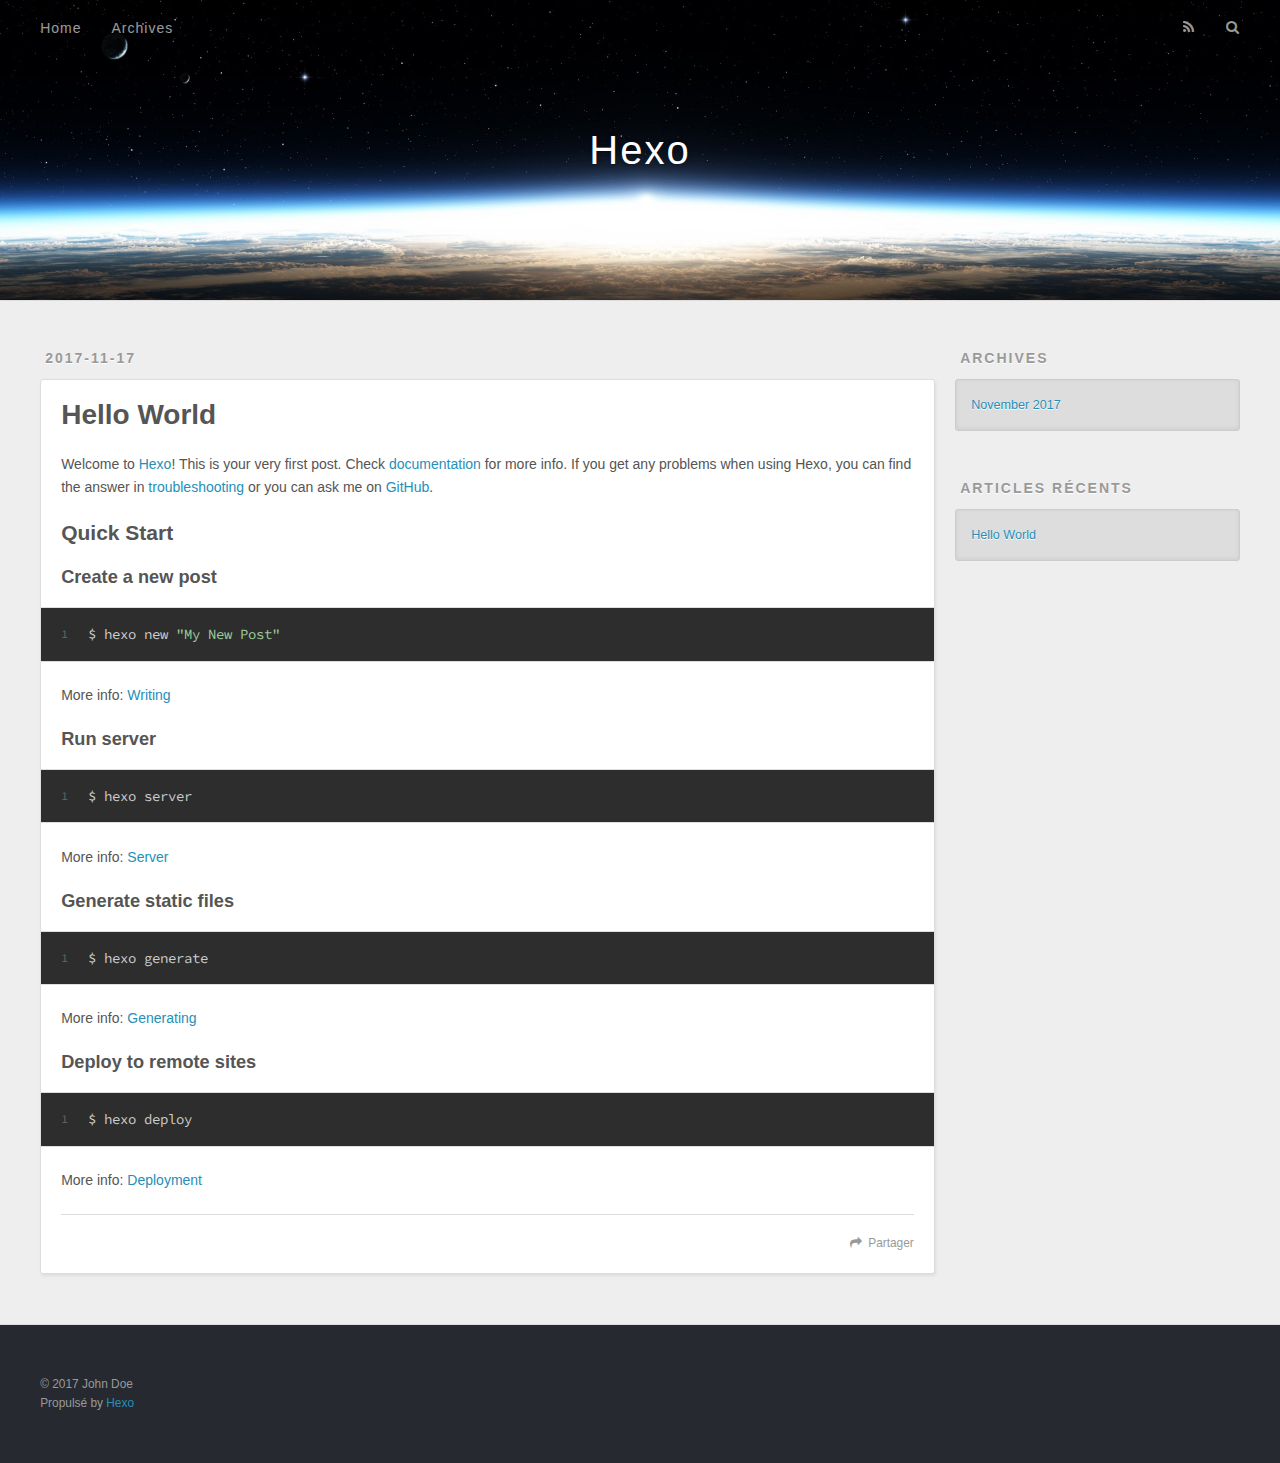
==== index.html @ 2ea52ee2 "Site updated: 2017-11-17 14:24:25" ====
<!DOCTYPE html>
<html>
<head>
  <meta charset="utf-8">
  
  <title>Hexo</title>
  <meta name="viewport" content="width=device-width, initial-scale=1, maximum-scale=1">
  <meta property="og:type" content="website">
<meta property="og:title" content="Hexo">
<meta property="og:url" content="http://yoursite.com/index.html">
<meta property="og:site_name" content="Hexo">
<meta name="twitter:card" content="summary">
<meta name="twitter:title" content="Hexo">
  
    <link rel="alternate" href="/atom.xml" title="Hexo" type="application/atom+xml">
  
  
    <link rel="icon" href="/favicon.png">
  
  
    <link href="//fonts.googleapis.com/css?family=Source+Code+Pro" rel="stylesheet" type="text/css">
  
  <link rel="stylesheet" href="/css/style.css">
  

</head>

<body>
  <div id="container">
    <div id="wrap">
      <header id="header">
  <div id="banner"></div>
  <div id="header-outer" class="outer">
    <div id="header-title" class="inner">
      <h1 id="logo-wrap">
        <a href="/" id="logo">Hexo</a>
      </h1>
      
    </div>
    <div id="header-inner" class="inner">
      <nav id="main-nav">
        <a id="main-nav-toggle" class="nav-icon"></a>
        
          <a class="main-nav-link" href="/">Home</a>
        
          <a class="main-nav-link" href="/archives">Archives</a>
        
      </nav>
      <nav id="sub-nav">
        
          <a id="nav-rss-link" class="nav-icon" href="/atom.xml" title="Flux RSS"></a>
        
        <a id="nav-search-btn" class="nav-icon" title="Rechercher"></a>
      </nav>
      <div id="search-form-wrap">
        <form action="//google.com/search" method="get" accept-charset="UTF-8" class="search-form"><input type="search" name="q" class="search-form-input" placeholder="Search"><button type="submit" class="search-form-submit">&#xF002;</button><input type="hidden" name="sitesearch" value="http://yoursite.com"></form>
      </div>
    </div>
  </div>
</header>
      <div class="outer">
        <section id="main">
  
    <article id="post-hello-world" class="article article-type-post" itemscope itemprop="blogPost">
  <div class="article-meta">
    <a href="/2017/11/17/hello-world/" class="article-date">
  <time datetime="2017-11-17T05:58:06.000Z" itemprop="datePublished">2017-11-17</time>
</a>
    
  </div>
  <div class="article-inner">
    
    
      <header class="article-header">
        
  
    <h1 itemprop="name">
      <a class="article-title" href="/2017/11/17/hello-world/">Hello World</a>
    </h1>
  

      </header>
    
    <div class="article-entry" itemprop="articleBody">
      
        <p>Welcome to <a href="https://hexo.io/" target="_blank" rel="noopener">Hexo</a>! This is your very first post. Check <a href="https://hexo.io/docs/" target="_blank" rel="noopener">documentation</a> for more info. If you get any problems when using Hexo, you can find the answer in <a href="https://hexo.io/docs/troubleshooting.html" target="_blank" rel="noopener">troubleshooting</a> or you can ask me on <a href="https://github.com/hexojs/hexo/issues" target="_blank" rel="noopener">GitHub</a>.</p>
<h2 id="Quick-Start"><a href="#Quick-Start" class="headerlink" title="Quick Start"></a>Quick Start</h2><h3 id="Create-a-new-post"><a href="#Create-a-new-post" class="headerlink" title="Create a new post"></a>Create a new post</h3><figure class="highlight bash"><table><tr><td class="gutter"><pre><span class="line">1</span><br></pre></td><td class="code"><pre><span class="line">$ hexo new <span class="string">"My New Post"</span></span><br></pre></td></tr></table></figure>
<p>More info: <a href="https://hexo.io/docs/writing.html" target="_blank" rel="noopener">Writing</a></p>
<h3 id="Run-server"><a href="#Run-server" class="headerlink" title="Run server"></a>Run server</h3><figure class="highlight bash"><table><tr><td class="gutter"><pre><span class="line">1</span><br></pre></td><td class="code"><pre><span class="line">$ hexo server</span><br></pre></td></tr></table></figure>
<p>More info: <a href="https://hexo.io/docs/server.html" target="_blank" rel="noopener">Server</a></p>
<h3 id="Generate-static-files"><a href="#Generate-static-files" class="headerlink" title="Generate static files"></a>Generate static files</h3><figure class="highlight bash"><table><tr><td class="gutter"><pre><span class="line">1</span><br></pre></td><td class="code"><pre><span class="line">$ hexo generate</span><br></pre></td></tr></table></figure>
<p>More info: <a href="https://hexo.io/docs/generating.html" target="_blank" rel="noopener">Generating</a></p>
<h3 id="Deploy-to-remote-sites"><a href="#Deploy-to-remote-sites" class="headerlink" title="Deploy to remote sites"></a>Deploy to remote sites</h3><figure class="highlight bash"><table><tr><td class="gutter"><pre><span class="line">1</span><br></pre></td><td class="code"><pre><span class="line">$ hexo deploy</span><br></pre></td></tr></table></figure>
<p>More info: <a href="https://hexo.io/docs/deployment.html" target="_blank" rel="noopener">Deployment</a></p>

      
    </div>
    <footer class="article-footer">
      <a data-url="http://yoursite.com/2017/11/17/hello-world/" data-id="cja3hwffh0000bjfy3d0ad2it" class="article-share-link">Partager</a>
      
      
    </footer>
  </div>
  
</article>


  

</section>
        
          <aside id="sidebar">
  
    

  
    

  
    
  
    
  <div class="widget-wrap">
    <h3 class="widget-title">Archives</h3>
    <div class="widget">
      <ul class="archive-list"><li class="archive-list-item"><a class="archive-list-link" href="/archives/2017/11/">November 2017</a></li></ul>
    </div>
  </div>


  
    
  <div class="widget-wrap">
    <h3 class="widget-title">Articles récents</h3>
    <div class="widget">
      <ul>
        
          <li>
            <a href="/2017/11/17/hello-world/">Hello World</a>
          </li>
        
      </ul>
    </div>
  </div>

  
</aside>
        
      </div>
      <footer id="footer">
  
  <div class="outer">
    <div id="footer-info" class="inner">
      &copy; 2017 John Doe<br>
      Propulsé by <a href="http://hexo.io/" target="_blank">Hexo</a>
    </div>
  </div>
</footer>
    </div>
    <nav id="mobile-nav">
  
    <a href="/" class="mobile-nav-link">Home</a>
  
    <a href="/archives" class="mobile-nav-link">Archives</a>
  
</nav>
    

<script src="//ajax.googleapis.com/ajax/libs/jquery/2.0.3/jquery.min.js"></script>


  <link rel="stylesheet" href="/fancybox/jquery.fancybox.css">
  <script src="/fancybox/jquery.fancybox.pack.js"></script>


<script src="/js/script.js"></script>

  </div>
</body>
</html>
---- css/style.css ----
body {
  width: 100%;
}
body:before,
body:after {
  content: "";
  display: table;
}
body:after {
  clear: both;
}
html,
body,
div,
span,
applet,
object,
iframe,
h1,
h2,
h3,
h4,
h5,
h6,
p,
blockquote,
pre,
a,
abbr,
acronym,
address,
big,
cite,
code,
del,
dfn,
em,
img,
ins,
kbd,
q,
s,
samp,
small,
strike,
strong,
sub,
sup,
tt,
var,
dl,
dt,
dd,
ol,
ul,
li,
fieldset,
form,
label,
legend,
table,
caption,
tbody,
tfoot,
thead,
tr,
th,
td {
  margin: 0;
  padding: 0;
  border: 0;
  outline: 0;
  font-weight: inherit;
  font-style: inherit;
  font-family: inherit;
  font-size: 100%;
  vertical-align: baseline;
}
body {
  line-height: 1;
  color: #000;
  background: #fff;
}
ol,
ul {
  list-style: none;
}
table {
  border-collapse: separate;
  border-spacing: 0;
  vertical-align: middle;
}
caption,
th,
td {
  text-align: left;
  font-weight: normal;
  vertical-align: middle;
}
a img {
  border: none;
}
input,
button {
  margin: 0;
  padding: 0;
}
input::-moz-focus-inner,
button::-moz-focus-inner {
  border: 0;
  padding: 0;
}
@font-face {
  font-family: FontAwesome;
  font-style: normal;
  font-weight: normal;
  src: url("fonts/fontawesome-webfont.eot?v=#4.0.3");
  src: url("fonts/fontawesome-webfont.eot?#iefix&v=#4.0.3") format("embedded-opentype"), url("fonts/fontawesome-webfont.woff?v=#4.0.3") format("woff"), url("fonts/fontawesome-webfont.ttf?v=#4.0.3") format("truetype"), url("fonts/fontawesome-webfont.svg#fontawesomeregular?v=#4.0.3") format("svg");
}
html,
body,
#container {
  height: 100%;
}
body {
  background: #eee;
  font: 14px "Helvetica Neue", Helvetica, Arial, sans-serif;
  -webkit-text-size-adjust: 100%;
}
.outer {
  max-width: 1220px;
  margin: 0 auto;
  padding: 0 20px;
}
.outer:before,
.outer:after {
  content: "";
  display: table;
}
.outer:after {
  clear: both;
}
.inner {
  display: inline;
  float: left;
  width: 98.33333333333333%;
  margin: 0 0.833333333333333%;
}
.left,
.alignleft {
  float: left;
}
.right,
.alignright {
  float: right;
}
.clear {
  clear: both;
}
#container {
  position: relative;
}
.mobile-nav-on {
  overflow: hidden;
}
#wrap {
  height: 100%;
  width: 100%;
  position: absolute;
  top: 0;
  left: 0;
  -webkit-transition: 0.2s ease-out;
  -moz-transition: 0.2s ease-out;
  -ms-transition: 0.2s ease-out;
  transition: 0.2s ease-out;
  z-index: 1;
  background: #eee;
}
.mobile-nav-on #wrap {
  left: 280px;
}
@media screen and (min-width: 768px) {
  #main {
    display: inline;
    float: left;
    width: 73.33333333333333%;
    margin: 0 0.833333333333333%;
  }
}
.article-date,
.article-category-link,
.archive-year,
.widget-title {
  text-decoration: none;
  text-transform: uppercase;
  letter-spacing: 2px;
  color: #999;
  margin-bottom: 1em;
  margin-left: 5px;
  line-height: 1em;
  text-shadow: 0 1px #fff;
  font-weight: bold;
}
.article-inner,
.archive-article-inner {
  background: #fff;
  -webkit-box-shadow: 1px 2px 3px #ddd;
  box-shadow: 1px 2px 3px #ddd;
  border: 1px solid #ddd;
  border-radius: 3px;
}
.article-entry h1,
.widget h1 {
  font-size: 2em;
}
.article-entry h2,
.widget h2 {
  font-size: 1.5em;
}
.article-entry h3,
.widget h3 {
  font-size: 1.3em;
}
.article-entry h4,
.widget h4 {
  font-size: 1.2em;
}
.article-entry h5,
.widget h5 {
  font-size: 1em;
}
.article-entry h6,
.widget h6 {
  font-size: 1em;
  color: #999;
}
.article-entry hr,
.widget hr {
  border: 1px dashed #ddd;
}
.article-entry strong,
.widget strong {
  font-weight: bold;
}
.article-entry em,
.widget em,
.article-entry cite,
.widget cite {
  font-style: italic;
}
.article-entry sup,
.widget sup,
.article-entry sub,
.widget sub {
  font-size: 0.75em;
  line-height: 0;
  position: relative;
  vertical-align: baseline;
}
.article-entry sup,
.widget sup {
  top: -0.5em;
}
.article-entry sub,
.widget sub {
  bottom: -0.2em;
}
.article-entry small,
.widget small {
  font-size: 0.85em;
}
.article-entry acronym,
.widget acronym,
.article-entry abbr,
.widget abbr {
  border-bottom: 1px dotted;
}
.article-entry ul,
.widget ul,
.article-entry ol,
.widget ol,
.article-entry dl,
.widget dl {
  margin: 0 20px;
  line-height: 1.6em;
}
.article-entry ul ul,
.widget ul ul,
.article-entry ol ul,
.widget ol ul,
.article-entry ul ol,
.widget ul ol,
.article-entry ol ol,
.widget ol ol {
  margin-top: 0;
  margin-bottom: 0;
}
.article-entry ul,
.widget ul {
  list-style: disc;
}
.article-entry ol,
.widget ol {
  list-style: decimal;
}
.article-entry dt,
.widget dt {
  font-weight: bold;
}
#header {
  height: 300px;
  position: relative;
  border-bottom: 1px solid #ddd;
}
#header:before,
#header:after {
  content: "";
  position: absolute;
  left: 0;
  right: 0;
  height: 40px;
}
#header:before {
  top: 0;
  background: -webkit-linear-gradient(rgba(0,0,0,0.2), transparent);
  background: -moz-linear-gradient(rgba(0,0,0,0.2), transparent);
  background: -ms-linear-gradient(rgba(0,0,0,0.2), transparent);
  background: linear-gradient(rgba(0,0,0,0.2), transparent);
}
#header:after {
  bottom: 0;
  background: -webkit-linear-gradient(transparent, rgba(0,0,0,0.2));
  background: -moz-linear-gradient(transparent, rgba(0,0,0,0.2));
  background: -ms-linear-gradient(transparent, rgba(0,0,0,0.2));
  background: linear-gradient(transparent, rgba(0,0,0,0.2));
}
#header-outer {
  height: 100%;
  position: relative;
}
#header-inner {
  position: relative;
  overflow: hidden;
}
#banner {
  position: absolute;
  top: 0;
  left: 0;
  width: 100%;
  height: 100%;
  background: url("images/banner.jpg") center #000;
  -webkit-background-size: cover;
  -moz-background-size: cover;
  background-size: cover;
  z-index: -1;
}
#header-title {
  text-align: center;
  height: 40px;
  position: absolute;
  top: 50%;
  left: 0;
  margin-top: -20px;
}
#logo,
#subtitle {
  text-decoration: none;
  color: #fff;
  font-weight: 300;
  text-shadow: 0 1px 4px rgba(0,0,0,0.3);
}
#logo {
  font-size: 40px;
  line-height: 40px;
  letter-spacing: 2px;
}
#subtitle {
  font-size: 16px;
  line-height: 16px;
  letter-spacing: 1px;
}
#subtitle-wrap {
  margin-top: 16px;
}
#main-nav {
  float: left;
  margin-left: -15px;
}
.nav-icon,
.main-nav-link {
  float: left;
  color: #fff;
  opacity: 0.6;
  text-decoration: none;
  text-shadow: 0 1px rgba(0,0,0,0.2);
  -webkit-transition: opacity 0.2s;
  -moz-transition: opacity 0.2s;
  -ms-transition: opacity 0.2s;
  transition: opacity 0.2s;
  display: block;
  padding: 20px 15px;
}
.nav-icon:hover,
.main-nav-link:hover {
  opacity: 1;
}
.nav-icon {
  font-family: FontAwesome;
  text-align: center;
  font-size: 14px;
  width: 14px;
  height: 14px;
  padding: 20px 15px;
  position: relative;
  cursor: pointer;
}
.main-nav-link {
  font-weight: 300;
  letter-spacing: 1px;
}
@media screen and (max-width: 479px) {
  .main-nav-link {
    display: none;
  }
}
#main-nav-toggle {
  display: none;
}
#main-nav-toggle:before {
  content: "\f0c9";
}
@media screen and (max-width: 479px) {
  #main-nav-toggle {
    display: block;
  }
}
#sub-nav {
  float: right;
  margin-right: -15px;
}
#nav-rss-link:before {
  content: "\f09e";
}
#nav-search-btn:before {
  content: "\f002";
}
#search-form-wrap {
  position: absolute;
  top: 15px;
  width: 150px;
  height: 30px;
  right: -150px;
  opacity: 0;
  -webkit-transition: 0.2s ease-out;
  -moz-transition: 0.2s ease-out;
  -ms-transition: 0.2s ease-out;
  transition: 0.2s ease-out;
}
#search-form-wrap.on {
  opacity: 1;
  right: 0;
}
@media screen and (max-width: 479px) {
  #search-form-wrap {
    width: 100%;
    right: -100%;
  }
}
.search-form {
  position: absolute;
  top: 0;
  left: 0;
  right: 0;
  background: #fff;
  padding: 5px 15px;
  border-radius: 15px;
  -webkit-box-shadow: 0 0 10px rgba(0,0,0,0.3);
  box-shadow: 0 0 10px rgba(0,0,0,0.3);
}
.search-form-input {
  border: none;
  background: none;
  color: #555;
  width: 100%;
  font: 13px "Helvetica Neue", Helvetica, Arial, sans-serif;
  outline: none;
}
.search-form-input::-webkit-search-results-decoration,
.search-form-input::-webkit-search-cancel-button {
  -webkit-appearance: none;
}
.search-form-submit {
  position: absolute;
  top: 50%;
  right: 10px;
  margin-top: -7px;
  font: 13px FontAwesome;
  border: none;
  background: none;
  color: #bbb;
  cursor: pointer;
}
.search-form-submit:hover,
.search-form-submit:focus {
  color: #777;
}
.article {
  margin: 50px 0;
}
.article-inner {
  overflow: hidden;
}
.article-meta:before,
.article-meta:after {
  content: "";
  display: table;
}
.article-meta:after {
  clear: both;
}
.article-date {
  float: left;
}
.article-category {
  float: left;
  line-height: 1em;
  color: #ccc;
  text-shadow: 0 1px #fff;
  margin-left: 8px;
}
.article-category:before {
  content: "\2022";
}
.article-category-link {
  margin: 0 12px 1em;
}
.article-header {
  padding: 20px 20px 0;
}
.article-title {
  text-decoration: none;
  font-size: 2em;
  font-weight: bold;
  color: #555;
  line-height: 1.1em;
  -webkit-transition: color 0.2s;
  -moz-transition: color 0.2s;
  -ms-transition: color 0.2s;
  transition: color 0.2s;
}
a.article-title:hover {
  color: #258fb8;
}
.article-entry {
  color: #555;
  padding: 0 20px;
}
.article-entry:before,
.article-entry:after {
  content: "";
  display: table;
}
.article-entry:after {
  clear: both;
}
.article-entry p,
.article-entry table {
  line-height: 1.6em;
  margin: 1.6em 0;
}
.article-entry h1,
.article-entry h2,
.article-entry h3,
.article-entry h4,
.article-entry h5,
.article-entry h6 {
  font-weight: bold;
}
.article-entry h1,
.article-entry h2,
.article-entry h3,
.article-entry h4,
.article-entry h5,
.article-entry h6 {
  line-height: 1.1em;
  margin: 1.1em 0;
}
.article-entry a {
  color: #258fb8;
  text-decoration: none;
}
.article-entry a:hover {
  text-decoration: underline;
}
.article-entry ul,
.article-entry ol,
.article-entry dl {
  margin-top: 1.6em;
  margin-bottom: 1.6em;
}
.article-entry img,
.article-entry video {
  max-width: 100%;
  height: auto;
  display: block;
  margin: auto;
}
.article-entry iframe {
  border: none;
}
.article-entry table {
  width: 100%;
  border-collapse: collapse;
  border-spacing: 0;
}
.article-entry th {
  font-weight: bold;
  border-bottom: 3px solid #ddd;
  padding-bottom: 0.5em;
}
.article-entry td {
  border-bottom: 1px solid #ddd;
  padding: 10px 0;
}
.article-entry blockquote {
  font-family: Georgia, "Times New Roman", serif;
  font-size: 1.4em;
  margin: 1.6em 20px;
  text-align: center;
}
.article-entry blockquote footer {
  font-size: 14px;
  margin: 1.6em 0;
  font-family: "Helvetica Neue", Helvetica, Arial, sans-serif;
}
.article-entry blockquote footer cite:before {
  content: "—";
  padding: 0 0.5em;
}
.article-entry .pullquote {
  text-align: left;
  width: 45%;
  margin: 0;
}
.article-entry .pullquote.left {
  margin-left: 0.5em;
  margin-right: 1em;
}
.article-entry .pullquote.right {
  margin-right: 0.5em;
  margin-left: 1em;
}
.article-entry .caption {
  color: #999;
  display: block;
  font-size: 0.9em;
  margin-top: 0.5em;
  position: relative;
  text-align: center;
}
.article-entry .video-container {
  position: relative;
  padding-top: 56.25%;
  height: 0;
  overflow: hidden;
}
.article-entry .video-container iframe,
.article-entry .video-container object,
.article-entry .video-container embed {
  position: absolute;
  top: 0;
  left: 0;
  width: 100%;
  height: 100%;
  margin-top: 0;
}
.article-more-link a {
  display: inline-block;
  line-height: 1em;
  padding: 6px 15px;
  border-radius: 15px;
  background: #eee;
  color: #999;
  text-shadow: 0 1px #fff;
  text-decoration: none;
}
.article-more-link a:hover {
  background: #258fb8;
  color: #fff;
  text-decoration: none;
  text-shadow: 0 1px #1e7293;
}
.article-footer {
  font-size: 0.85em;
  line-height: 1.6em;
  border-top: 1px solid #ddd;
  padding-top: 1.6em;
  margin: 0 20px 20px;
}
.article-footer:before,
.article-footer:after {
  content: "";
  display: table;
}
.article-footer:after {
  clear: both;
}
.article-footer a {
  color: #999;
  text-decoration: none;
}
.article-footer a:hover {
  color: #555;
}
.article-tag-list-item {
  float: left;
  margin-right: 10px;
}
.article-tag-list-link:before {
  content: "#";
}
.article-comment-link {
  float: right;
}
.article-comment-link:before {
  content: "\f075";
  font-family: FontAwesome;
  padding-right: 8px;
}
.article-share-link {
  cursor: pointer;
  float: right;
  margin-left: 20px;
}
.article-share-link:before {
  content: "\f064";
  font-family: FontAwesome;
  padding-right: 6px;
}
#article-nav {
  position: relative;
}
#article-nav:before,
#article-nav:after {
  content: "";
  display: table;
}
#article-nav:after {
  clear: both;
}
@media screen and (min-width: 768px) {
  #article-nav {
    margin: 50px 0;
  }
  #article-nav:before {
    width: 8px;
    height: 8px;
    position: absolute;
    top: 50%;
    left: 50%;
    margin-top: -4px;
    margin-left: -4px;
    content: "";
    border-radius: 50%;
    background: #ddd;
    -webkit-box-shadow: 0 1px 2px #fff;
    box-shadow: 0 1px 2px #fff;
  }
}
.article-nav-link-wrap {
  text-decoration: none;
  text-shadow: 0 1px #fff;
  color: #999;
  -webkit-box-sizing: border-box;
  -moz-box-sizing: border-box;
  box-sizing: border-box;
  margin-top: 50px;
  text-align: center;
  display: block;
}
.article-nav-link-wrap:hover {
  color: #555;
}
@media screen and (min-width: 768px) {
  .article-nav-link-wrap {
    width: 50%;
    margin-top: 0;
  }
}
@media screen and (min-width: 768px) {
  #article-nav-newer {
    float: left;
    text-align: right;
    padding-right: 20px;
  }
}
@media screen and (min-width: 768px) {
  #article-nav-older {
    float: right;
    text-align: left;
    padding-left: 20px;
  }
}
.article-nav-caption {
  text-transform: uppercase;
  letter-spacing: 2px;
  color: #ddd;
  line-height: 1em;
  font-weight: bold;
}
#article-nav-newer .article-nav-caption {
  margin-right: -2px;
}
.article-nav-title {
  font-size: 0.85em;
  line-height: 1.6em;
  margin-top: 0.5em;
}
.article-share-box {
  position: absolute;
  display: none;
  background: #fff;
  -webkit-box-shadow: 1px 2px 10px rgba(0,0,0,0.2);
  box-shadow: 1px 2px 10px rgba(0,0,0,0.2);
  border-radius: 3px;
  margin-left: -145px;
  overflow: hidden;
  z-index: 1;
}
.article-share-box.on {
  display: block;
}
.article-share-input {
  width: 100%;
  background: none;
  -webkit-box-sizing: border-box;
  -moz-box-sizing: border-box;
  box-sizing: border-box;
  font: 14px "Helvetica Neue", Helvetica, Arial, sans-serif;
  padding: 0 15px;
  color: #555;
  outline: none;
  border: 1px solid #ddd;
  border-radius: 3px 3px 0 0;
  height: 36px;
  line-height: 36px;
}
.article-share-links {
  background: #eee;
}
.article-share-links:before,
.article-share-links:after {
  content: "";
  display: table;
}
.article-share-links:after {
  clear: both;
}
.article-share-twitter,
.article-share-facebook,
.article-share-pinterest,
.article-share-google {
  width: 50px;
  height: 36px;
  display: block;
  float: left;
  position: relative;
  color: #999;
  text-shadow: 0 1px #fff;
}
.article-share-twitter:before,
.article-share-facebook:before,
.article-share-pinterest:before,
.article-share-google:before {
  font-size: 20px;
  font-family: FontAwesome;
  width: 20px;
  height: 20px;
  position: absolute;
  top: 50%;
  left: 50%;
  margin-top: -10px;
  margin-left: -10px;
  text-align: center;
}
.article-share-twitter:hover,
.article-share-facebook:hover,
.article-share-pinterest:hover,
.article-share-google:hover {
  color: #fff;
}
.article-share-twitter:before {
  content: "\f099";
}
.article-share-twitter:hover {
  background: #00aced;
  text-shadow: 0 1px #008abe;
}
.article-share-facebook:before {
  content: "\f09a";
}
.article-share-facebook:hover {
  background: #3b5998;
  text-shadow: 0 1px #2f477a;
}
.article-share-pinterest:before {
  content: "\f0d2";
}
.article-share-pinterest:hover {
  background: #cb2027;
  text-shadow: 0 1px #a21a1f;
}
.article-share-google:before {
  content: "\f0d5";
}
.article-share-google:hover {
  background: #dd4b39;
  text-shadow: 0 1px #be3221;
}
.article-gallery {
  background: #000;
  position: relative;
}
.article-gallery-photos {
  position: relative;
  overflow: hidden;
}
.article-gallery-img {
  display: none;
  max-width: 100%;
}
.article-gallery-img:first-child {
  display: block;
}
.article-gallery-img.loaded {
  position: absolute;
  display: block;
}
.article-gallery-img img {
  display: block;
  max-width: 100%;
  margin: 0 auto;
}
#comments {
  background: #fff;
  -webkit-box-shadow: 1px 2px 3px #ddd;
  box-shadow: 1px 2px 3px #ddd;
  padding: 20px;
  border: 1px solid #ddd;
  border-radius: 3px;
  margin: 50px 0;
}
#comments a {
  color: #258fb8;
}
.archives-wrap {
  margin: 50px 0;
}
.archives:before,
.archives:after {
  content: "";
  display: table;
}
.archives:after {
  clear: both;
}
.archive-year-wrap {
  margin-bottom: 1em;
}
.archives {
  -webkit-column-gap: 10px;
  -moz-column-gap: 10px;
  column-gap: 10px;
}
@media screen and (min-width: 480px) and (max-width: 767px) {
  .archives {
    -webkit-column-count: 2;
    -moz-column-count: 2;
    column-count: 2;
  }
}
@media screen and (min-width: 768px) {
  .archives {
    -webkit-column-count: 3;
    -moz-column-count: 3;
    column-count: 3;
  }
}
.archive-article {
  -webkit-column-break-inside: avoid;
  page-break-inside: avoid;
  overflow: hidden;
  break-inside: avoid-column;
}
.archive-article-inner {
  padding: 10px;
  margin-bottom: 15px;
}
.archive-article-title {
  text-decoration: none;
  font-weight: bold;
  color: #555;
  -webkit-transition: color 0.2s;
  -moz-transition: color 0.2s;
  -ms-transition: color 0.2s;
  transition: color 0.2s;
  line-height: 1.6em;
}
.archive-article-title:hover {
  color: #258fb8;
}
.archive-article-footer {
  margin-top: 1em;
}
.archive-article-date {
  color: #999;
  text-decoration: none;
  font-size: 0.85em;
  line-height: 1em;
  margin-bottom: 0.5em;
  display: block;
}
#page-nav {
  margin: 50px auto;
  background: #fff;
  -webkit-box-shadow: 1px 2px 3px #ddd;
  box-shadow: 1px 2px 3px #ddd;
  border: 1px solid #ddd;
  border-radius: 3px;
  text-align: center;
  color: #999;
  overflow: hidden;
}
#page-nav:before,
#page-nav:after {
  content: "";
  display: table;
}
#page-nav:after {
  clear: both;
}
#page-nav a,
#page-nav span {
  padding: 10px 20px;
  line-height: 1;
  height: 2ex;
}
#page-nav a {
  color: #999;
  text-decoration: none;
}
#page-nav a:hover {
  background: #999;
  color: #fff;
}
#page-nav .prev {
  float: left;
}
#page-nav .next {
  float: right;
}
#page-nav .page-number {
  display: inline-block;
}
@media screen and (max-width: 479px) {
  #page-nav .page-number {
    display: none;
  }
}
#page-nav .current {
  color: #555;
  font-weight: bold;
}
#page-nav .space {
  color: #ddd;
}
#footer {
  background: #262a30;
  padding: 50px 0;
  border-top: 1px solid #ddd;
  color: #999;
}
#footer a {
  color: #258fb8;
  text-decoration: none;
}
#footer a:hover {
  text-decoration: underline;
}
#footer-info {
  line-height: 1.6em;
  font-size: 0.85em;
}
.article-entry pre,
.article-entry .highlight {
  background: #2d2d2d;
  margin: 0 -20px;
  padding: 15px 20px;
  border-style: solid;
  border-color: #ddd;
  border-width: 1px 0;
  overflow: auto;
  color: #ccc;
  line-height: 22.400000000000002px;
}
.article-entry .highlight .gutter pre,
.article-entry .gist .gist-file .gist-data .line-numbers {
  color: #666;
  font-size: 0.85em;
}
.article-entry pre,
.article-entry code {
  font-family: "Source Code Pro", Consolas, Monaco, Menlo, Consolas, monospace;
}
.article-entry code {
  background: #eee;
  text-shadow: 0 1px #fff;
  padding: 0 0.3em;
}
.article-entry pre code {
  background: none;
  text-shadow: none;
  padding: 0;
}
.article-entry .highlight pre {
  border: none;
  margin: 0;
  padding: 0;
}
.article-entry .highlight table {
  margin: 0;
  width: auto;
}
.article-entry .highlight td {
  border: none;
  padding: 0;
}
.article-entry .highlight figcaption {
  font-size: 0.85em;
  color: #999;
  line-height: 1em;
  margin-bottom: 1em;
}
.article-entry .highlight figcaption:before,
.article-entry .highlight figcaption:after {
  content: "";
  display: table;
}
.article-entry .highlight figcaption:after {
  clear: both;
}
.article-entry .highlight figcaption a {
  float: right;
}
.article-entry .highlight .gutter pre {
  text-align: right;
  padding-right: 20px;
}
.article-entry .highlight .line {
  height: 22.400000000000002px;
}
.article-entry .highlight .line.marked {
  background: #515151;
}
.article-entry .gist {
  margin: 0 -20px;
  border-style: solid;
  border-color: #ddd;
  border-width: 1px 0;
  background: #2d2d2d;
  padding: 15px 20px 15px 0;
}
.article-entry .gist .gist-file {
  border: none;
  font-family: "Source Code Pro", Consolas, Monaco, Menlo, Consolas, monospace;
  margin: 0;
}
.article-entry .gist .gist-file .gist-data {
  background: none;
  border: none;
}
.article-entry .gist .gist-file .gist-data .line-numbers {
  background: none;
  border: none;
  padding: 0 20px 0 0;
}
.article-entry .gist .gist-file .gist-data .line-data {
  padding: 0 !important;
}
.article-entry .gist .gist-file .highlight {
  margin: 0;
  padding: 0;
  border: none;
}
.article-entry .gist .gist-file .gist-meta {
  background: #2d2d2d;
  color: #999;
  font: 0.85em "Helvetica Neue", Helvetica, Arial, sans-serif;
  text-shadow: 0 0;
  padding: 0;
  margin-top: 1em;
  margin-left: 20px;
}
.article-entry .gist .gist-file .gist-meta a {
  color: #258fb8;
  font-weight: normal;
}
.article-entry .gist .gist-file .gist-meta a:hover {
  text-decoration: underline;
}
pre .comment,
pre .title {
  color: #999;
}
pre .variable,
pre .attribute,
pre .tag,
pre .regexp,
pre .ruby .constant,
pre .xml .tag .title,
pre .xml .pi,
pre .xml .doctype,
pre .html .doctype,
pre .css .id,
pre .css .class,
pre .css .pseudo {
  color: #f2777a;
}
pre .number,
pre .preprocessor,
pre .built_in,
pre .literal,
pre .params,
pre .constant {
  color: #f99157;
}
pre .class,
pre .ruby .class .title,
pre .css .rules .attribute {
  color: #9c9;
}
pre .string,
pre .value,
pre .inheritance,
pre .header,
pre .ruby .symbol,
pre .xml .cdata {
  color: #9c9;
}
pre .css .hexcolor {
  color: #6cc;
}
pre .function,
pre .python .decorator,
pre .python .title,
pre .ruby .function .title,
pre .ruby .title .keyword,
pre .perl .sub,
pre .javascript .title,
pre .coffeescript .title {
  color: #69c;
}
pre .keyword,
pre .javascript .function {
  color: #c9c;
}
@media screen and (max-width: 479px) {
  #mobile-nav {
    position: absolute;
    top: 0;
    left: 0;
    width: 280px;
    height: 100%;
    background: #191919;
    border-right: 1px solid #fff;
  }
}
@media screen and (max-width: 479px) {
  .mobile-nav-link {
    display: block;
    color: #999;
    text-decoration: none;
    padding: 15px 20px;
    font-weight: bold;
  }
  .mobile-nav-link:hover {
    color: #fff;
  }
}
@media screen and (min-width: 768px) {
  #sidebar {
    display: inline;
    float: left;
    width: 23.333333333333332%;
    margin: 0 0.833333333333333%;
  }
}
.widget-wrap {
  margin: 50px 0;
}
.widget {
  color: #777;
  text-shadow: 0 1px #fff;
  background: #ddd;
  -webkit-box-shadow: 0 -1px 4px #ccc inset;
  box-shadow: 0 -1px 4px #ccc inset;
  border: 1px solid #ccc;
  padding: 15px;
  border-radius: 3px;
}
.widget a {
  color: #258fb8;
  text-decoration: none;
}
.widget a:hover {
  text-decoration: underline;
}
.widget ul ul,
.widget ol ul,
.widget dl ul,
.widget ul ol,
.widget ol ol,
.widget dl ol,
.widget ul dl,
.widget ol dl,
.widget dl dl {
  margin-left: 15px;
  list-style: disc;
}
.widget {
  line-height: 1.6em;
  word-wrap: break-word;
  font-size: 0.9em;
}
.widget ul,
.widget ol {
  list-style: none;
  margin: 0;
}
.widget ul ul,
.widget ol ul,
.widget ul ol,
.widget ol ol {
  margin: 0 20px;
}
.widget ul ul,
.widget ol ul {
  list-style: disc;
}
.widget ul ol,
.widget ol ol {
  list-style: decimal;
}
.category-list-count,
.tag-list-count,
.archive-list-count {
  padding-left: 5px;
  color: #999;
  font-size: 0.85em;
}
.category-list-count:before,
.tag-list-count:before,
.archive-list-count:before {
  content: "(";
}
.category-list-count:after,
.tag-list-count:after,
.archive-list-count:after {
  content: ")";
}
.tagcloud a {
  margin-right: 5px;
  display: inline-block;
}
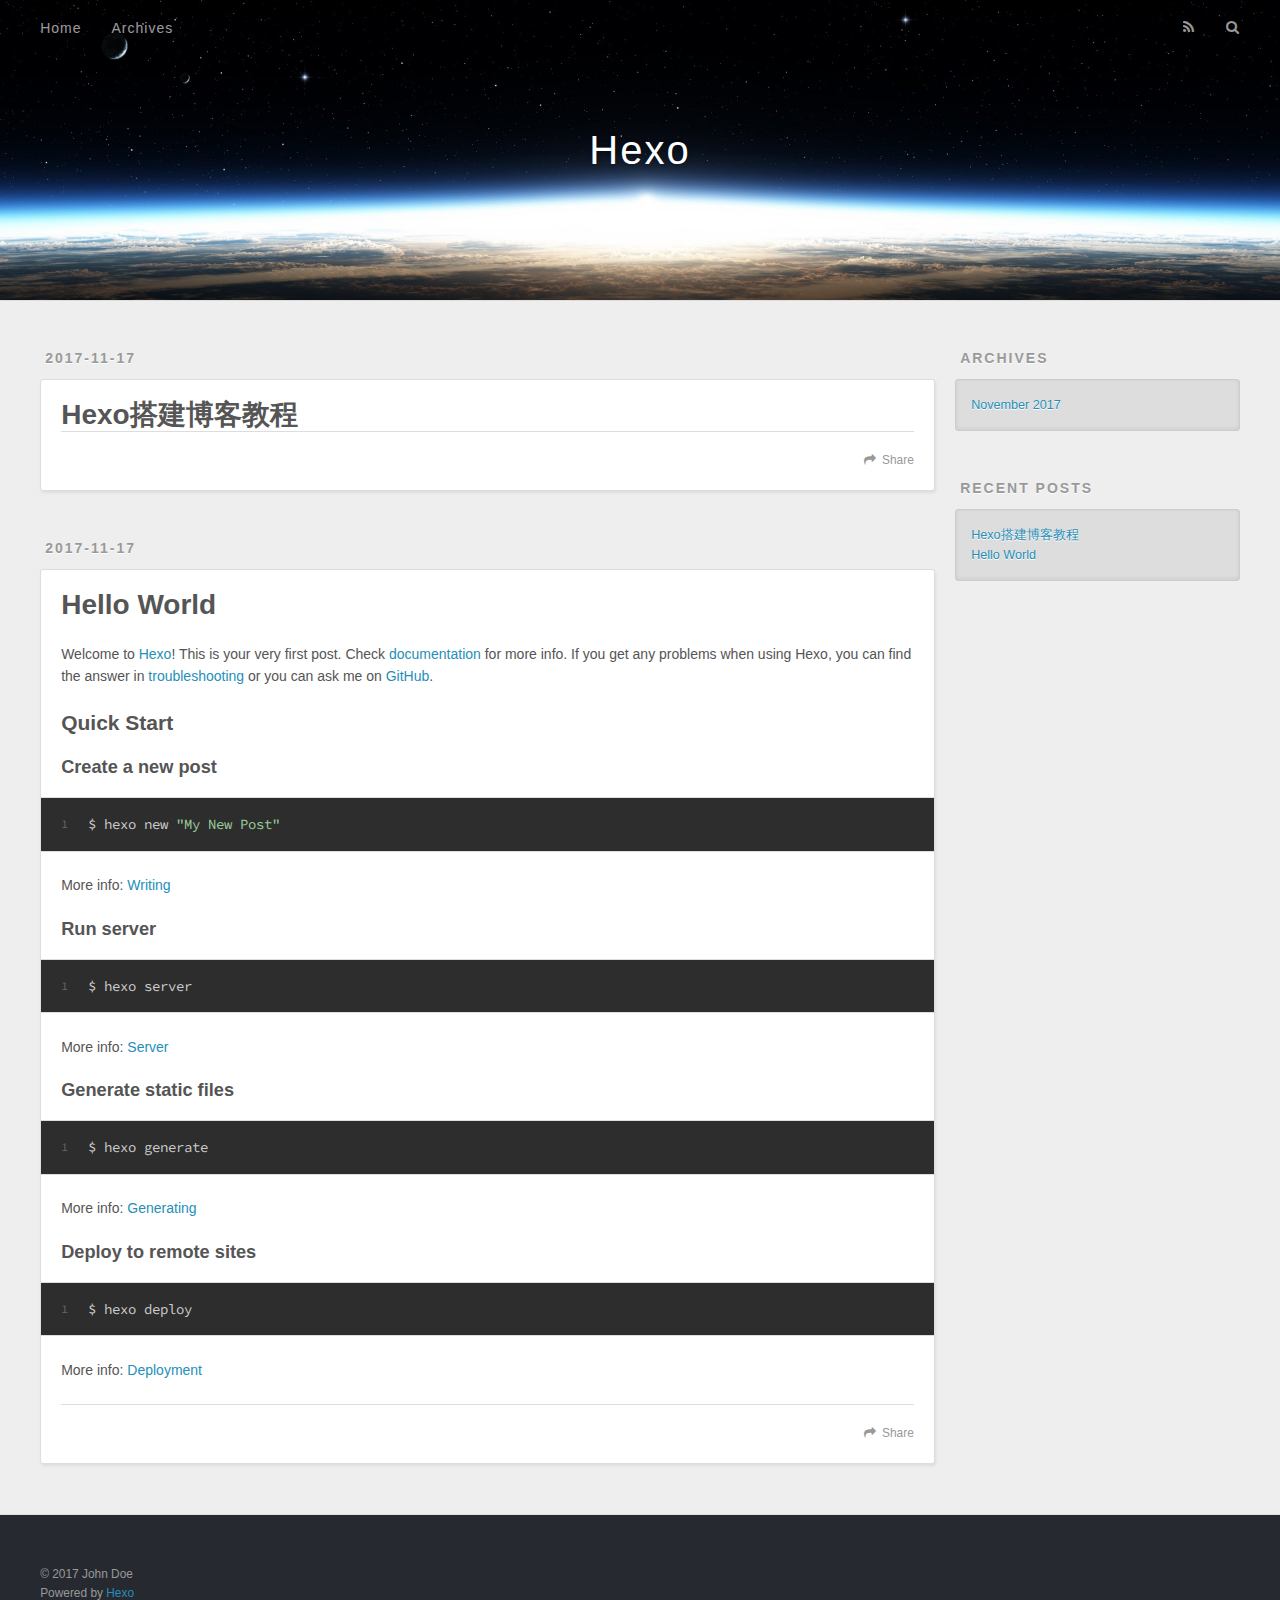
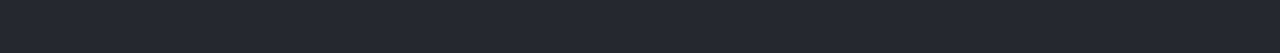
==== commit 3a4aa38b: "Site updated: 2017-11-17 14:36:56" ====
--- a/index.html
+++ b/index.html
@@ -48,9 +48,9 @@
       </nav>
       <nav id="sub-nav">
         
-          <a id="nav-rss-link" class="nav-icon" href="/atom.xml" title="Flux RSS"></a>
-        
-        <a id="nav-search-btn" class="nav-icon" title="Rechercher"></a>
+          <a id="nav-rss-link" class="nav-icon" href="/atom.xml" title="RSS Feed"></a>
+        
+        <a id="nav-search-btn" class="nav-icon" title="Search"></a>
       </nav>
       <div id="search-form-wrap">
         <form action="//google.com/search" method="get" accept-charset="UTF-8" class="search-form"><input type="search" name="q" class="search-form-input" placeholder="Search"><button type="submit" class="search-form-submit">&#xF002;</button><input type="hidden" name="sitesearch" value="http://yoursite.com"></form>
@@ -60,6 +60,42 @@
 </header>
       <div class="outer">
         <section id="main">
+  
+    <article id="post-Hexo搭建博客教程" class="article article-type-post" itemscope itemprop="blogPost">
+  <div class="article-meta">
+    <a href="/2017/11/17/Hexo搭建博客教程/" class="article-date">
+  <time datetime="2017-11-17T06:35:28.000Z" itemprop="datePublished">2017-11-17</time>
+</a>
+    
+  </div>
+  <div class="article-inner">
+    
+    
+      <header class="article-header">
+        
+  
+    <h1 itemprop="name">
+      <a class="article-title" href="/2017/11/17/Hexo搭建博客教程/">Hexo搭建博客教程</a>
+    </h1>
+  
+
+      </header>
+    
+    <div class="article-entry" itemprop="articleBody">
+      
+        
+      
+    </div>
+    <footer class="article-footer">
+      <a data-url="http://yoursite.com/2017/11/17/Hexo搭建博客教程/" data-id="cja3j7j4k0000h0fy8ci2cd5f" class="article-share-link">Share</a>
+      
+      
+    </footer>
+  </div>
+  
+</article>
+
+
   
     <article id="post-hello-world" class="article article-type-post" itemscope itemprop="blogPost">
   <div class="article-meta">
@@ -96,7 +132,7 @@
       
     </div>
     <footer class="article-footer">
-      <a data-url="http://yoursite.com/2017/11/17/hello-world/" data-id="cja3hwffh0000bjfy3d0ad2it" class="article-share-link">Partager</a>
+      <a data-url="http://yoursite.com/2017/11/17/hello-world/" data-id="cja3j7j530001h0fyt5njg6i4" class="article-share-link">Share</a>
       
       
     </footer>
@@ -131,9 +167,13 @@
   
     
   <div class="widget-wrap">
-    <h3 class="widget-title">Articles récents</h3>
+    <h3 class="widget-title">Recent Posts</h3>
     <div class="widget">
       <ul>
+        
+          <li>
+            <a href="/2017/11/17/Hexo搭建博客教程/">Hexo搭建博客教程</a>
+          </li>
         
           <li>
             <a href="/2017/11/17/hello-world/">Hello World</a>
@@ -152,7 +192,7 @@
   <div class="outer">
     <div id="footer-info" class="inner">
       &copy; 2017 John Doe<br>
-      Propulsé by <a href="http://hexo.io/" target="_blank">Hexo</a>
+      Powered by <a href="http://hexo.io/" target="_blank">Hexo</a>
     </div>
   </div>
 </footer>
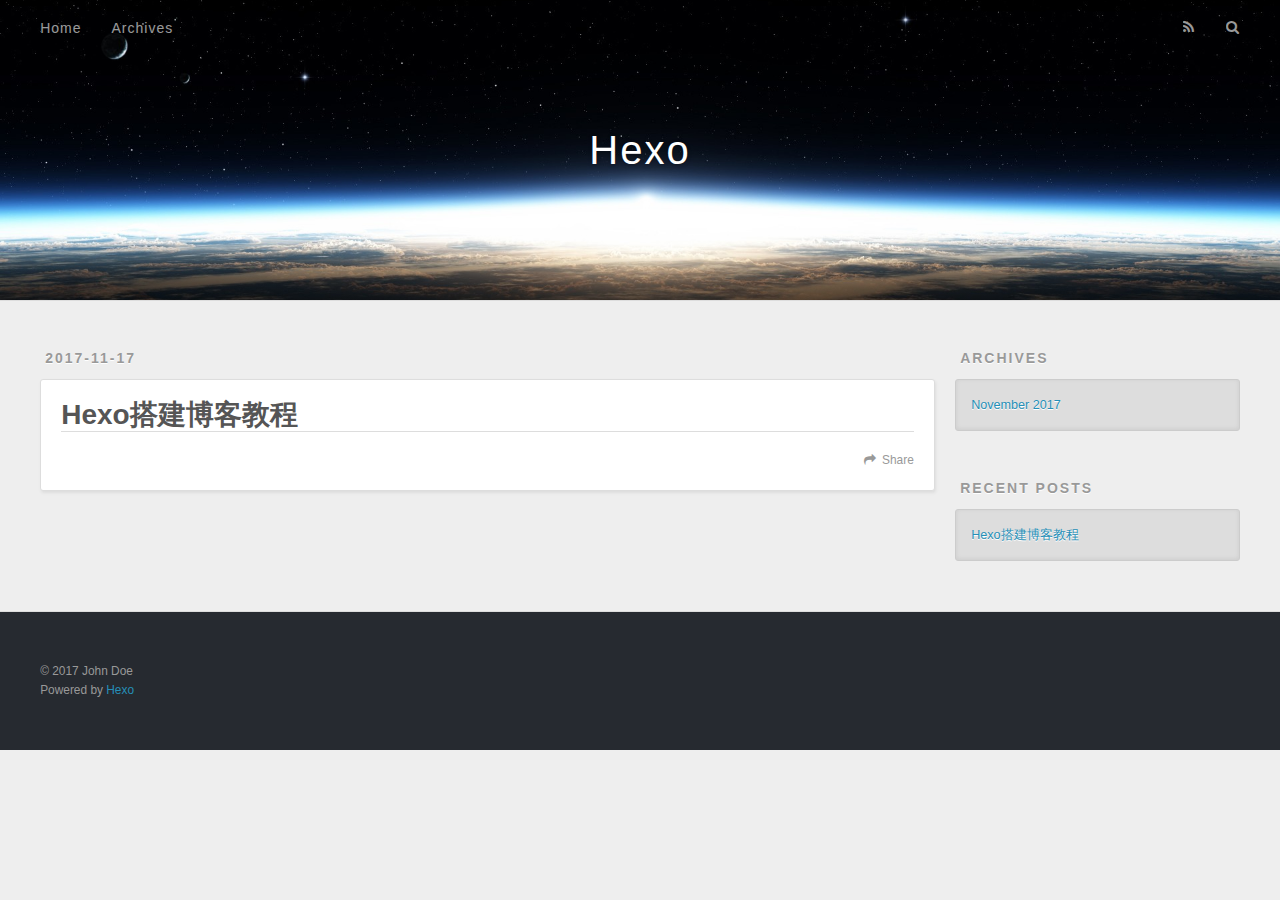
==== commit 19c35ce6: "Site updated: 2017-11-17 14:37:56" ====
--- a/index.html
+++ b/index.html
@@ -87,52 +87,7 @@
       
     </div>
     <footer class="article-footer">
-      <a data-url="http://yoursite.com/2017/11/17/Hexo搭建博客教程/" data-id="cja3j7j4k0000h0fy8ci2cd5f" class="article-share-link">Share</a>
-      
-      
-    </footer>
-  </div>
-  
-</article>
-
-
-  
-    <article id="post-hello-world" class="article article-type-post" itemscope itemprop="blogPost">
-  <div class="article-meta">
-    <a href="/2017/11/17/hello-world/" class="article-date">
-  <time datetime="2017-11-17T05:58:06.000Z" itemprop="datePublished">2017-11-17</time>
-</a>
-    
-  </div>
-  <div class="article-inner">
-    
-    
-      <header class="article-header">
-        
-  
-    <h1 itemprop="name">
-      <a class="article-title" href="/2017/11/17/hello-world/">Hello World</a>
-    </h1>
-  
-
-      </header>
-    
-    <div class="article-entry" itemprop="articleBody">
-      
-        <p>Welcome to <a href="https://hexo.io/" target="_blank" rel="noopener">Hexo</a>! This is your very first post. Check <a href="https://hexo.io/docs/" target="_blank" rel="noopener">documentation</a> for more info. If you get any problems when using Hexo, you can find the answer in <a href="https://hexo.io/docs/troubleshooting.html" target="_blank" rel="noopener">troubleshooting</a> or you can ask me on <a href="https://github.com/hexojs/hexo/issues" target="_blank" rel="noopener">GitHub</a>.</p>
-<h2 id="Quick-Start"><a href="#Quick-Start" class="headerlink" title="Quick Start"></a>Quick Start</h2><h3 id="Create-a-new-post"><a href="#Create-a-new-post" class="headerlink" title="Create a new post"></a>Create a new post</h3><figure class="highlight bash"><table><tr><td class="gutter"><pre><span class="line">1</span><br></pre></td><td class="code"><pre><span class="line">$ hexo new <span class="string">"My New Post"</span></span><br></pre></td></tr></table></figure>
-<p>More info: <a href="https://hexo.io/docs/writing.html" target="_blank" rel="noopener">Writing</a></p>
-<h3 id="Run-server"><a href="#Run-server" class="headerlink" title="Run server"></a>Run server</h3><figure class="highlight bash"><table><tr><td class="gutter"><pre><span class="line">1</span><br></pre></td><td class="code"><pre><span class="line">$ hexo server</span><br></pre></td></tr></table></figure>
-<p>More info: <a href="https://hexo.io/docs/server.html" target="_blank" rel="noopener">Server</a></p>
-<h3 id="Generate-static-files"><a href="#Generate-static-files" class="headerlink" title="Generate static files"></a>Generate static files</h3><figure class="highlight bash"><table><tr><td class="gutter"><pre><span class="line">1</span><br></pre></td><td class="code"><pre><span class="line">$ hexo generate</span><br></pre></td></tr></table></figure>
-<p>More info: <a href="https://hexo.io/docs/generating.html" target="_blank" rel="noopener">Generating</a></p>
-<h3 id="Deploy-to-remote-sites"><a href="#Deploy-to-remote-sites" class="headerlink" title="Deploy to remote sites"></a>Deploy to remote sites</h3><figure class="highlight bash"><table><tr><td class="gutter"><pre><span class="line">1</span><br></pre></td><td class="code"><pre><span class="line">$ hexo deploy</span><br></pre></td></tr></table></figure>
-<p>More info: <a href="https://hexo.io/docs/deployment.html" target="_blank" rel="noopener">Deployment</a></p>
-
-      
-    </div>
-    <footer class="article-footer">
-      <a data-url="http://yoursite.com/2017/11/17/hello-world/" data-id="cja3j7j530001h0fyt5njg6i4" class="article-share-link">Share</a>
+      <a data-url="http://yoursite.com/2017/11/17/Hexo搭建博客教程/" data-id="cja3j8yq00000hpfy552zsjcz" class="article-share-link">Share</a>
       
       
     </footer>
@@ -175,10 +130,6 @@
             <a href="/2017/11/17/Hexo搭建博客教程/">Hexo搭建博客教程</a>
           </li>
         
-          <li>
-            <a href="/2017/11/17/hello-world/">Hello World</a>
-          </li>
-        
       </ul>
     </div>
   </div>
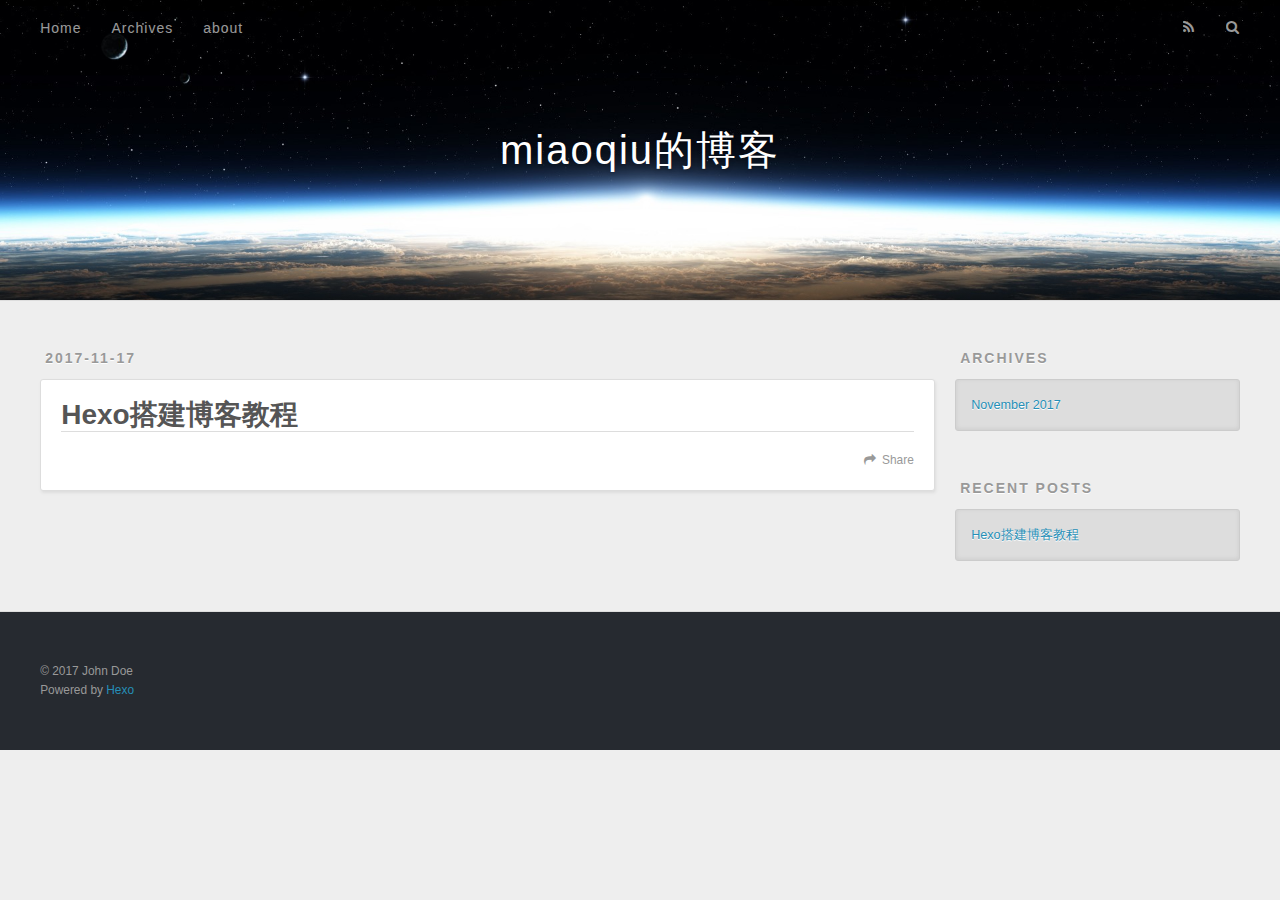
==== commit cc918eee: "Site updated: 2017-11-17 14:44:16" ====
--- a/index.html
+++ b/index.html
@@ -3,16 +3,16 @@
 <head>
   <meta charset="utf-8">
   
-  <title>Hexo</title>
+  <title>miaoqiu的博客</title>
   <meta name="viewport" content="width=device-width, initial-scale=1, maximum-scale=1">
   <meta property="og:type" content="website">
-<meta property="og:title" content="Hexo">
+<meta property="og:title" content="miaoqiu的博客">
 <meta property="og:url" content="http://yoursite.com/index.html">
-<meta property="og:site_name" content="Hexo">
+<meta property="og:site_name" content="miaoqiu的博客">
 <meta name="twitter:card" content="summary">
-<meta name="twitter:title" content="Hexo">
+<meta name="twitter:title" content="miaoqiu的博客">
   
-    <link rel="alternate" href="/atom.xml" title="Hexo" type="application/atom+xml">
+    <link rel="alternate" href="/atom.xml" title="miaoqiu的博客" type="application/atom+xml">
   
   
     <link rel="icon" href="/favicon.png">
@@ -33,7 +33,7 @@
   <div id="header-outer" class="outer">
     <div id="header-title" class="inner">
       <h1 id="logo-wrap">
-        <a href="/" id="logo">Hexo</a>
+        <a href="/" id="logo">miaoqiu的博客</a>
       </h1>
       
     </div>
@@ -44,6 +44,8 @@
           <a class="main-nav-link" href="/">Home</a>
         
           <a class="main-nav-link" href="/archives">Archives</a>
+        
+          <a class="main-nav-link" href="/about">about</a>
         
       </nav>
       <nav id="sub-nav">
@@ -87,7 +89,7 @@
       
     </div>
     <footer class="article-footer">
-      <a data-url="http://yoursite.com/2017/11/17/Hexo搭建博客教程/" data-id="cja3j8yq00000hpfy552zsjcz" class="article-share-link">Share</a>
+      <a data-url="http://yoursite.com/2017/11/17/Hexo搭建博客教程/" data-id="cja3jh7oh0000irfy6mt5ntkn" class="article-share-link">Share</a>
       
       
     </footer>
@@ -154,6 +156,8 @@
   
     <a href="/archives" class="mobile-nav-link">Archives</a>
   
+    <a href="/about" class="mobile-nav-link">about</a>
+  
 </nav>
     
 
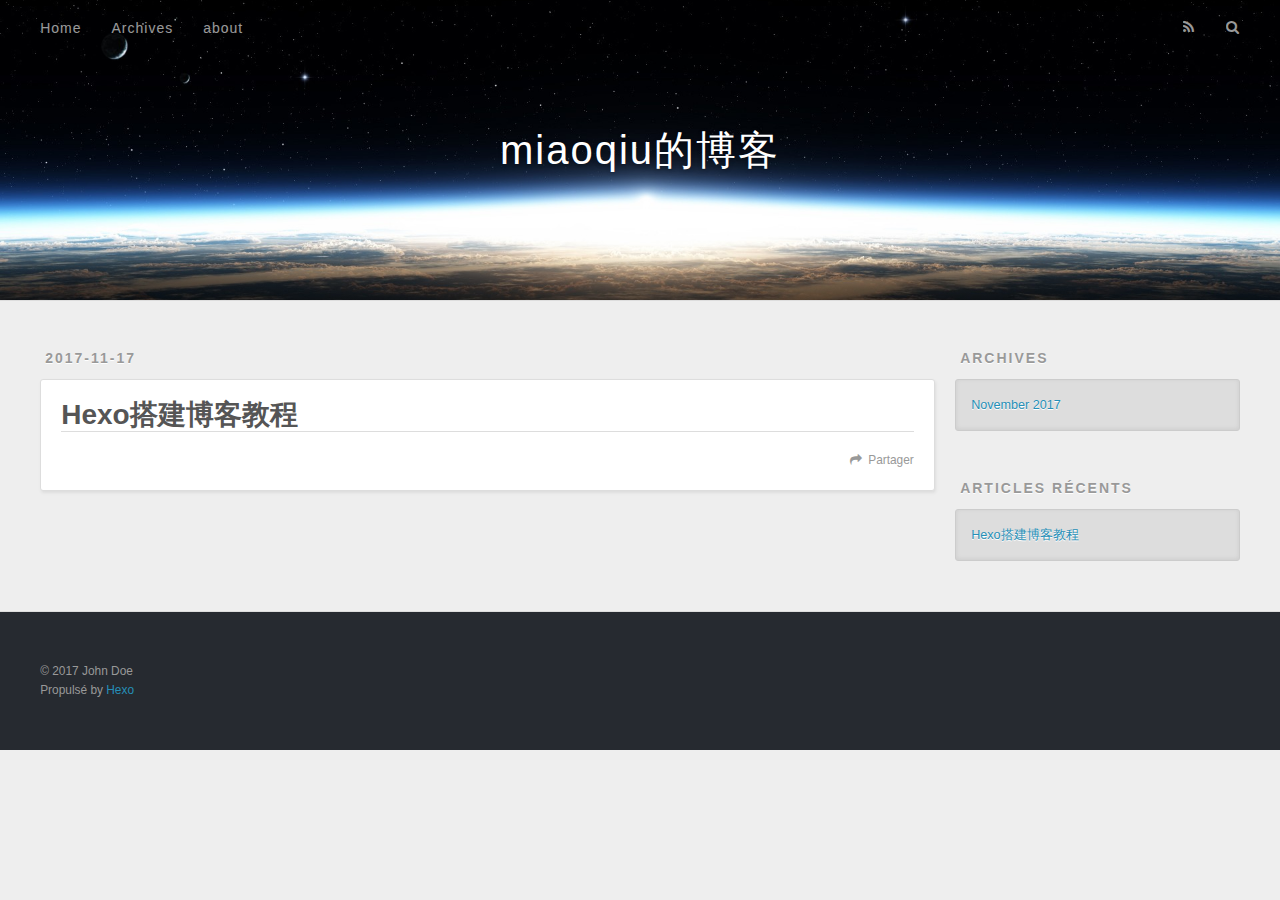
==== commit 0e0064a7: "Site updated: 2017-11-17 14:44:54" ====
--- a/index.html
+++ b/index.html
@@ -50,9 +50,9 @@
       </nav>
       <nav id="sub-nav">
         
-          <a id="nav-rss-link" class="nav-icon" href="/atom.xml" title="RSS Feed"></a>
+          <a id="nav-rss-link" class="nav-icon" href="/atom.xml" title="Flux RSS"></a>
         
-        <a id="nav-search-btn" class="nav-icon" title="Search"></a>
+        <a id="nav-search-btn" class="nav-icon" title="Rechercher"></a>
       </nav>
       <div id="search-form-wrap">
         <form action="//google.com/search" method="get" accept-charset="UTF-8" class="search-form"><input type="search" name="q" class="search-form-input" placeholder="Search"><button type="submit" class="search-form-submit">&#xF002;</button><input type="hidden" name="sitesearch" value="http://yoursite.com"></form>
@@ -89,7 +89,7 @@
       
     </div>
     <footer class="article-footer">
-      <a data-url="http://yoursite.com/2017/11/17/Hexo搭建博客教程/" data-id="cja3jh7oh0000irfy6mt5ntkn" class="article-share-link">Share</a>
+      <a data-url="http://yoursite.com/2017/11/17/Hexo搭建博客教程/" data-id="cja3jh7oh0000irfy6mt5ntkn" class="article-share-link">Partager</a>
       
       
     </footer>
@@ -124,7 +124,7 @@
   
     
   <div class="widget-wrap">
-    <h3 class="widget-title">Recent Posts</h3>
+    <h3 class="widget-title">Articles récents</h3>
     <div class="widget">
       <ul>
         
@@ -145,7 +145,7 @@
   <div class="outer">
     <div id="footer-info" class="inner">
       &copy; 2017 John Doe<br>
-      Powered by <a href="http://hexo.io/" target="_blank">Hexo</a>
+      Propulsé by <a href="http://hexo.io/" target="_blank">Hexo</a>
     </div>
   </div>
 </footer>
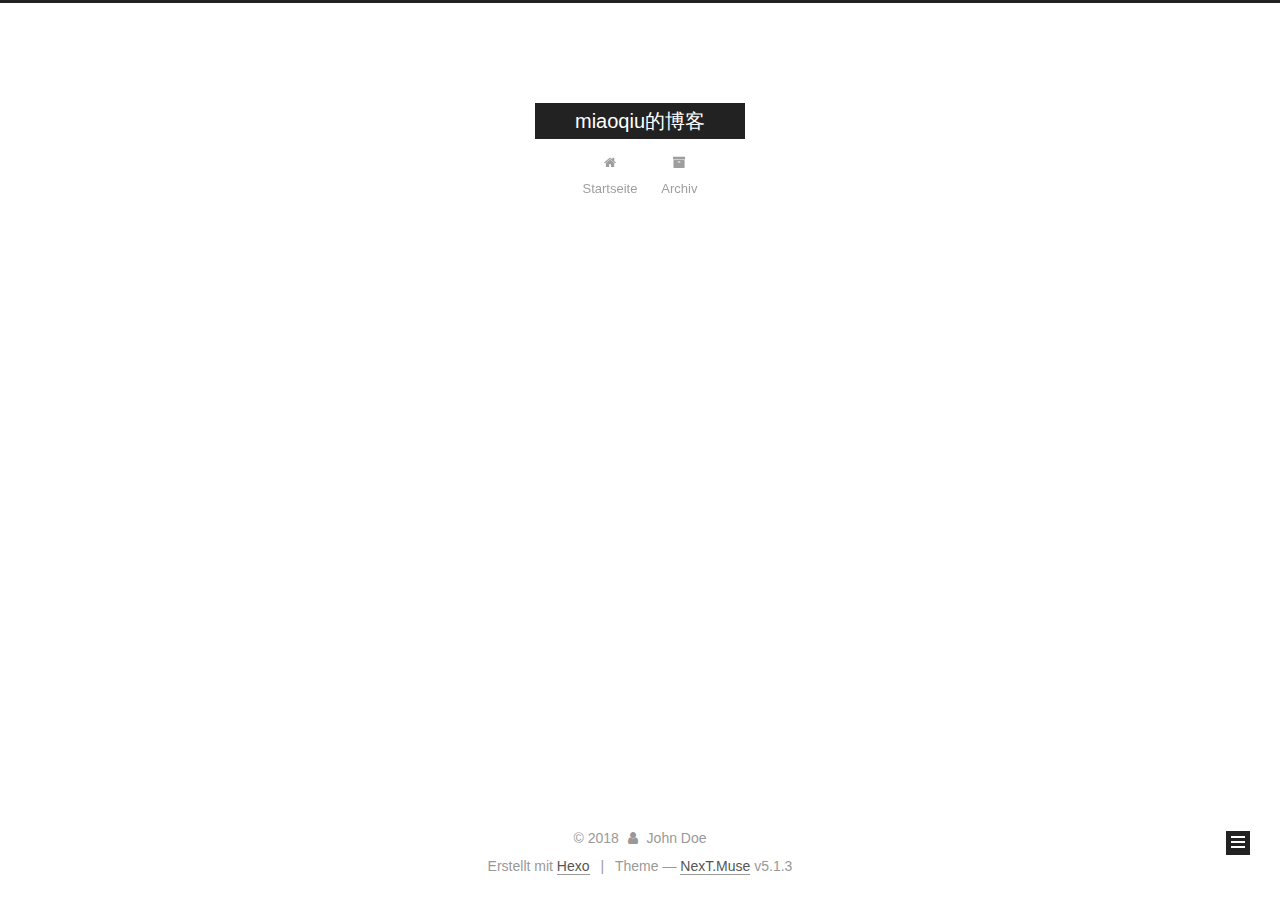
==== commit 7973190f: "Site updated: 2018-01-06 17:35:56" ====
--- a/index.html
+++ b/index.html
@@ -1,175 +1,608 @@
 <!DOCTYPE html>
-<html>
+
+
+
+  
+
+
+<html class="theme-next muse use-motion" lang="">
 <head>
-  <meta charset="utf-8">
-  
-  <title>miaoqiu的博客</title>
-  <meta name="viewport" content="width=device-width, initial-scale=1, maximum-scale=1">
-  <meta property="og:type" content="website">
+  <meta charset="UTF-8"/>
+<meta http-equiv="X-UA-Compatible" content="IE=edge" />
+<meta name="viewport" content="width=device-width, initial-scale=1, maximum-scale=1"/>
+<meta name="theme-color" content="#222">
+
+
+
+
+
+
+
+
+
+<meta http-equiv="Cache-Control" content="no-transform" />
+<meta http-equiv="Cache-Control" content="no-siteapp" />
+
+
+
+
+
+
+
+
+
+
+
+
+
+
+
+
+  
+  
+  <link href="/lib/fancybox/source/jquery.fancybox.css?v=2.1.5" rel="stylesheet" type="text/css" />
+
+
+
+
+
+
+
+<link href="/lib/font-awesome/css/font-awesome.min.css?v=4.6.2" rel="stylesheet" type="text/css" />
+
+<link href="/css/main.css?v=5.1.3" rel="stylesheet" type="text/css" />
+
+
+  <link rel="apple-touch-icon" sizes="180x180" href="/images/apple-touch-icon-next.png?v=5.1.3">
+
+
+  <link rel="icon" type="image/png" sizes="32x32" href="/images/favicon-32x32-next.png?v=5.1.3">
+
+
+  <link rel="icon" type="image/png" sizes="16x16" href="/images/favicon-16x16-next.png?v=5.1.3">
+
+
+  <link rel="mask-icon" href="/images/logo.svg?v=5.1.3" color="#222">
+
+
+
+
+
+  <meta name="keywords" content="Hexo, NexT" />
+
+
+
+
+
+
+
+
+
+
+<meta property="og:type" content="website">
 <meta property="og:title" content="miaoqiu的博客">
 <meta property="og:url" content="http://yoursite.com/index.html">
 <meta property="og:site_name" content="miaoqiu的博客">
 <meta name="twitter:card" content="summary">
 <meta name="twitter:title" content="miaoqiu的博客">
-  
-    <link rel="alternate" href="/atom.xml" title="miaoqiu的博客" type="application/atom+xml">
-  
-  
-    <link rel="icon" href="/favicon.png">
-  
-  
-    <link href="//fonts.googleapis.com/css?family=Source+Code+Pro" rel="stylesheet" type="text/css">
-  
-  <link rel="stylesheet" href="/css/style.css">
-  
+
+
+
+<script type="text/javascript" id="hexo.configurations">
+  var NexT = window.NexT || {};
+  var CONFIG = {
+    root: '/',
+    scheme: 'Muse',
+    version: '5.1.3',
+    sidebar: {"position":"left","display":"post","offset":12,"b2t":false,"scrollpercent":false,"onmobile":false},
+    fancybox: true,
+    tabs: true,
+    motion: {"enable":true,"async":false,"transition":{"post_block":"fadeIn","post_header":"slideDownIn","post_body":"slideDownIn","coll_header":"slideLeftIn","sidebar":"slideUpIn"}},
+    duoshuo: {
+      userId: '0',
+      author: 'Author'
+    },
+    algolia: {
+      applicationID: '',
+      apiKey: '',
+      indexName: '',
+      hits: {"per_page":10},
+      labels: {"input_placeholder":"Search for Posts","hits_empty":"We didn't find any results for the search: ${query}","hits_stats":"${hits} results found in ${time} ms"}
+    }
+  };
+</script>
+
+
+
+  <link rel="canonical" href="http://yoursite.com/"/>
+
+
+
+
+
+  <title>miaoqiu的博客</title>
+  
+
+
+
+
+
+
+
 
 </head>
 
-<body>
-  <div id="container">
-    <div id="wrap">
-      <header id="header">
-  <div id="banner"></div>
-  <div id="header-outer" class="outer">
-    <div id="header-title" class="inner">
-      <h1 id="logo-wrap">
-        <a href="/" id="logo">miaoqiu的博客</a>
-      </h1>
-      
+<body itemscope itemtype="http://schema.org/WebPage" lang="">
+
+  
+  
+    
+  
+
+  <div class="container sidebar-position-left 
+  page-home">
+    <div class="headband"></div>
+
+    <header id="header" class="header" itemscope itemtype="http://schema.org/WPHeader">
+      <div class="header-inner"><div class="site-brand-wrapper">
+  <div class="site-meta ">
+    
+
+    <div class="custom-logo-site-title">
+      <a href="/"  class="brand" rel="start">
+        <span class="logo-line-before"><i></i></span>
+        <span class="site-title">miaoqiu的博客</span>
+        <span class="logo-line-after"><i></i></span>
+      </a>
     </div>
-    <div id="header-inner" class="inner">
-      <nav id="main-nav">
-        <a id="main-nav-toggle" class="nav-icon"></a>
-        
-          <a class="main-nav-link" href="/">Home</a>
-        
-          <a class="main-nav-link" href="/archives">Archives</a>
-        
-          <a class="main-nav-link" href="/about">about</a>
-        
-      </nav>
-      <nav id="sub-nav">
-        
-          <a id="nav-rss-link" class="nav-icon" href="/atom.xml" title="Flux RSS"></a>
-        
-        <a id="nav-search-btn" class="nav-icon" title="Rechercher"></a>
-      </nav>
-      <div id="search-form-wrap">
-        <form action="//google.com/search" method="get" accept-charset="UTF-8" class="search-form"><input type="search" name="q" class="search-form-input" placeholder="Search"><button type="submit" class="search-form-submit">&#xF002;</button><input type="hidden" name="sitesearch" value="http://yoursite.com"></form>
-      </div>
+      
+        <p class="site-subtitle"></p>
+      
+  </div>
+
+  <div class="site-nav-toggle">
+    <button>
+      <span class="btn-bar"></span>
+      <span class="btn-bar"></span>
+      <span class="btn-bar"></span>
+    </button>
+  </div>
+</div>
+
+<nav class="site-nav">
+  
+
+  
+    <ul id="menu" class="menu">
+      
+        
+        <li class="menu-item menu-item-home">
+          <a href="/" rel="section">
+            
+              <i class="menu-item-icon fa fa-fw fa-home"></i> <br />
+            
+            Startseite
+          </a>
+        </li>
+      
+        
+        <li class="menu-item menu-item-archives">
+          <a href="/archives/" rel="section">
+            
+              <i class="menu-item-icon fa fa-fw fa-archive"></i> <br />
+            
+            Archiv
+          </a>
+        </li>
+      
+
+      
+    </ul>
+  
+
+  
+</nav>
+
+
+
+ </div>
+    </header>
+
+    <main id="main" class="main">
+      <div class="main-inner">
+        <div class="content-wrap">
+          <div id="content" class="content">
+            
+  <section id="posts" class="posts-expand">
+    
+      
+
+  
+
+  
+  
+  
+
+  <article class="post post-type-normal" itemscope itemtype="http://schema.org/Article">
+  
+  
+  
+  <div class="post-block">
+    <link itemprop="mainEntityOfPage" href="http://yoursite.com/2017/11/17/Hexo搭建博客教程/">
+
+    <span hidden itemprop="author" itemscope itemtype="http://schema.org/Person">
+      <meta itemprop="name" content="John Doe">
+      <meta itemprop="description" content="">
+      <meta itemprop="image" content="/images/avatar.gif">
+    </span>
+
+    <span hidden itemprop="publisher" itemscope itemtype="http://schema.org/Organization">
+      <meta itemprop="name" content="miaoqiu的博客">
+    </span>
+
+    
+      <header class="post-header">
+
+        
+        
+          <h1 class="post-title" itemprop="name headline">
+                
+                <a class="post-title-link" href="/2017/11/17/Hexo搭建博客教程/" itemprop="url">Hexo搭建博客教程</a></h1>
+        
+
+        <div class="post-meta">
+          <span class="post-time">
+            
+              <span class="post-meta-item-icon">
+                <i class="fa fa-calendar-o"></i>
+              </span>
+              
+                <span class="post-meta-item-text">Veröffentlicht am</span>
+              
+              <time title="Post created" itemprop="dateCreated datePublished" datetime="2017-11-17T14:35:28+08:00">
+                2017-11-17
+              </time>
+            
+
+            
+
+            
+          </span>
+
+          
+
+          
+            
+          
+
+          
+          
+
+          
+
+          
+
+          
+
+        </div>
+      </header>
+    
+
+    
+    
+    
+    <div class="post-body" itemprop="articleBody">
+
+      
+      
+
+      
+        
+          
+            
+          
+        
+      
+    </div>
+    
+    
+    
+
+    
+
+    
+
+    
+
+    <footer class="post-footer">
+      
+
+      
+
+      
+
+      
+      
+        <div class="post-eof"></div>
+      
+    </footer>
+  </div>
+  
+  
+  
+  </article>
+
+
+    
+  </section>
+
+  
+
+
+          </div>
+          
+
+
+          
+
+        </div>
+        
+          
+  
+  <div class="sidebar-toggle">
+    <div class="sidebar-toggle-line-wrap">
+      <span class="sidebar-toggle-line sidebar-toggle-line-first"></span>
+      <span class="sidebar-toggle-line sidebar-toggle-line-middle"></span>
+      <span class="sidebar-toggle-line sidebar-toggle-line-last"></span>
     </div>
   </div>
-</header>
-      <div class="outer">
-        <section id="main">
-  
-    <article id="post-Hexo搭建博客教程" class="article article-type-post" itemscope itemprop="blogPost">
-  <div class="article-meta">
-    <a href="/2017/11/17/Hexo搭建博客教程/" class="article-date">
-  <time datetime="2017-11-17T06:35:28.000Z" itemprop="datePublished">2017-11-17</time>
-</a>
-    
+
+  <aside id="sidebar" class="sidebar">
+    
+    <div class="sidebar-inner">
+
+      
+
+      
+
+      <section class="site-overview-wrap sidebar-panel sidebar-panel-active">
+        <div class="site-overview">
+          <div class="site-author motion-element" itemprop="author" itemscope itemtype="http://schema.org/Person">
+            
+              <p class="site-author-name" itemprop="name">John Doe</p>
+              <p class="site-description motion-element" itemprop="description"></p>
+          </div>
+
+          <nav class="site-state motion-element">
+
+            
+              <div class="site-state-item site-state-posts">
+              
+                <a href="/archives/">
+              
+                  <span class="site-state-item-count">1</span>
+                  <span class="site-state-item-name">Artikel</span>
+                </a>
+              </div>
+            
+
+            
+
+            
+
+          </nav>
+
+          
+
+          <div class="links-of-author motion-element">
+            
+          </div>
+
+          
+          
+
+          
+          
+
+          
+
+        </div>
+      </section>
+
+      
+
+      
+
+    </div>
+  </aside>
+
+
+        
+      </div>
+    </main>
+
+    <footer id="footer" class="footer">
+      <div class="footer-inner">
+        <div class="copyright">&copy; <span itemprop="copyrightYear">2018</span>
+  <span class="with-love">
+    <i class="fa fa-user"></i>
+  </span>
+  <span class="author" itemprop="copyrightHolder">John Doe</span>
+
+  
+</div>
+
+
+  <div class="powered-by">Erstellt mit  <a class="theme-link" target="_blank" href="https://hexo.io">Hexo</a></div>
+
+
+
+  <span class="post-meta-divider">|</span>
+
+
+
+  <div class="theme-info">Theme &mdash; <a class="theme-link" target="_blank" href="https://github.com/iissnan/hexo-theme-next">NexT.Muse</a> v5.1.3</div>
+
+
+
+
+        
+
+
+
+
+
+
+
+        
+      </div>
+    </footer>
+
+    
+      <div class="back-to-top">
+        <i class="fa fa-arrow-up"></i>
+        
+      </div>
+    
+
+    
+
   </div>
-  <div class="article-inner">
-    
-    
-      <header class="article-header">
-        
-  
-    <h1 itemprop="name">
-      <a class="article-title" href="/2017/11/17/Hexo搭建博客教程/">Hexo搭建博客教程</a>
-    </h1>
-  
-
-      </header>
-    
-    <div class="article-entry" itemprop="articleBody">
-      
-        
-      
-    </div>
-    <footer class="article-footer">
-      <a data-url="http://yoursite.com/2017/11/17/Hexo搭建博客教程/" data-id="cja3jh7oh0000irfy6mt5ntkn" class="article-share-link">Partager</a>
-      
-      
-    </footer>
-  </div>
-  
-</article>
-
-
-  
-
-</section>
-        
-          <aside id="sidebar">
-  
-    
-
-  
-    
-
-  
-    
-  
-    
-  <div class="widget-wrap">
-    <h3 class="widget-title">Archives</h3>
-    <div class="widget">
-      <ul class="archive-list"><li class="archive-list-item"><a class="archive-list-link" href="/archives/2017/11/">November 2017</a></li></ul>
-    </div>
-  </div>
-
-
-  
-    
-  <div class="widget-wrap">
-    <h3 class="widget-title">Articles récents</h3>
-    <div class="widget">
-      <ul>
-        
-          <li>
-            <a href="/2017/11/17/Hexo搭建博客教程/">Hexo搭建博客教程</a>
-          </li>
-        
-      </ul>
-    </div>
-  </div>
-
-  
-</aside>
-        
-      </div>
-      <footer id="footer">
-  
-  <div class="outer">
-    <div id="footer-info" class="inner">
-      &copy; 2017 John Doe<br>
-      Propulsé by <a href="http://hexo.io/" target="_blank">Hexo</a>
-    </div>
-  </div>
-</footer>
-    </div>
-    <nav id="mobile-nav">
-  
-    <a href="/" class="mobile-nav-link">Home</a>
-  
-    <a href="/archives" class="mobile-nav-link">Archives</a>
-  
-    <a href="/about" class="mobile-nav-link">about</a>
-  
-</nav>
-    
-
-<script src="//ajax.googleapis.com/ajax/libs/jquery/2.0.3/jquery.min.js"></script>
-
-
-  <link rel="stylesheet" href="/fancybox/jquery.fancybox.css">
-  <script src="/fancybox/jquery.fancybox.pack.js"></script>
-
-
-<script src="/js/script.js"></script>
-
-  </div>
+
+  
+
+<script type="text/javascript">
+  if (Object.prototype.toString.call(window.Promise) !== '[object Function]') {
+    window.Promise = null;
+  }
+</script>
+
+
+
+
+
+
+
+
+
+  
+
+
+
+
+
+
+
+
+
+
+
+
+  
+  
+    <script type="text/javascript" src="/lib/jquery/index.js?v=2.1.3"></script>
+  
+
+  
+  
+    <script type="text/javascript" src="/lib/fastclick/lib/fastclick.min.js?v=1.0.6"></script>
+  
+
+  
+  
+    <script type="text/javascript" src="/lib/jquery_lazyload/jquery.lazyload.js?v=1.9.7"></script>
+  
+
+  
+  
+    <script type="text/javascript" src="/lib/velocity/velocity.min.js?v=1.2.1"></script>
+  
+
+  
+  
+    <script type="text/javascript" src="/lib/velocity/velocity.ui.min.js?v=1.2.1"></script>
+  
+
+  
+  
+    <script type="text/javascript" src="/lib/fancybox/source/jquery.fancybox.pack.js?v=2.1.5"></script>
+  
+
+
+  
+
+
+  <script type="text/javascript" src="/js/src/utils.js?v=5.1.3"></script>
+
+  <script type="text/javascript" src="/js/src/motion.js?v=5.1.3"></script>
+
+
+
+  
+  
+
+  
+
+  
+
+
+  <script type="text/javascript" src="/js/src/bootstrap.js?v=5.1.3"></script>
+
+
+
+  
+
+
+  
+
+
+
+
+	
+
+
+
+
+
+  
+
+
+
+
+
+  
+
+
+
+
+
+
+
+
+
+
+
+
+  
+
+
+
+
+
+  
+
+  
+
+  
+
+  
+  
+
+  
+
+  
+
+  
+
 </body>
-</html>+</html>
--- a/css/main.css
+++ b/css/main.css
@@ -0,0 +1,2661 @@
+/* normalize.css v3.0.2 | MIT License | git.io/normalize */
+html {
+  font-family: sans-serif; /* 1 */
+  -ms-text-size-adjust: 100%; /* 2 */
+  -webkit-text-size-adjust: 100%; /* 2 */
+}
+body {
+  margin: 0;
+}
+article,
+aside,
+details,
+figcaption,
+figure,
+footer,
+header,
+hgroup,
+main,
+menu,
+nav,
+section,
+summary {
+  display: block;
+}
+audio,
+canvas,
+progress,
+video {
+  display: inline-block; /* 1 */
+  vertical-align: baseline; /* 2 */
+}
+audio:not([controls]) {
+  display: none;
+  height: 0;
+}
+[hidden],
+template {
+  display: none;
+}
+a {
+  background-color: transparent;
+}
+a:active,
+a:hover {
+  outline: 0;
+}
+abbr[title] {
+  border-bottom: 1px dotted;
+}
+b,
+strong {
+  font-weight: bold;
+}
+dfn {
+  font-style: italic;
+}
+h1 {
+  font-size: 2em;
+  margin: 0.67em 0;
+}
+mark {
+  background: #ff0;
+  color: #000;
+}
+small {
+  font-size: 80%;
+}
+sub,
+sup {
+  font-size: 75%;
+  line-height: 0;
+  position: relative;
+  vertical-align: baseline;
+}
+sup {
+  top: -0.5em;
+}
+sub {
+  bottom: -0.25em;
+}
+img {
+  border: 0;
+}
+svg:not(:root) {
+  overflow: hidden;
+}
+figure {
+  margin: 1em 40px;
+}
+hr {
+  -moz-box-sizing: content-box;
+  box-sizing: content-box;
+  height: 0;
+}
+pre {
+  overflow: auto;
+}
+code,
+kbd,
+pre,
+samp {
+  font-family: monospace, monospace;
+  font-size: 1em;
+}
+button,
+input,
+optgroup,
+select,
+textarea {
+  color: inherit; /* 1 */
+  font: inherit; /* 2 */
+  margin: 0; /* 3 */
+}
+button {
+  overflow: visible;
+}
+button,
+select {
+  text-transform: none;
+}
+button,
+html input[type="button"],
+input[type="reset"],
+input[type="submit"] {
+  -webkit-appearance: button; /* 2 */
+  cursor: pointer; /* 3 */
+}
+button[disabled],
+html input[disabled] {
+  cursor: default;
+}
+button::-moz-focus-inner,
+input::-moz-focus-inner {
+  border: 0;
+  padding: 0;
+}
+input {
+  line-height: normal;
+}
+input[type="checkbox"],
+input[type="radio"] {
+  box-sizing: border-box; /* 1 */
+  padding: 0; /* 2 */
+}
+input[type="number"]::-webkit-inner-spin-button,
+input[type="number"]::-webkit-outer-spin-button {
+  height: auto;
+}
+input[type="search"] {
+  -webkit-appearance: textfield; /* 1 */
+  -moz-box-sizing: content-box;
+  -webkit-box-sizing: content-box; /* 2 */
+  box-sizing: content-box;
+}
+input[type="search"]::-webkit-search-cancel-button,
+input[type="search"]::-webkit-search-decoration {
+  -webkit-appearance: none;
+}
+fieldset {
+  border: 1px solid #c0c0c0;
+  margin: 0 2px;
+  padding: 0.35em 0.625em 0.75em;
+}
+legend {
+  border: 0; /* 1 */
+  padding: 0; /* 2 */
+}
+textarea {
+  overflow: auto;
+}
+optgroup {
+  font-weight: bold;
+}
+table {
+  border-collapse: collapse;
+  border-spacing: 0;
+}
+td,
+th {
+  padding: 0;
+}
+::selection {
+  background: #262a30;
+  color: #fff;
+}
+body {
+  position: relative;
+  font-family: 'Lato', "PingFang SC", "Microsoft YaHei", sans-serif;
+  font-size: 14px;
+  line-height: 2;
+  color: #555;
+  background: #fff;
+}
+@media (max-width: 767px) {
+  body {
+    padding-right: 0 !important;
+  }
+}
+@media (min-width: 768px) and (max-width: 991px) {
+  body {
+    padding-right: 0 !important;
+  }
+}
+@media (min-width: 1600px) {
+  body {
+    font-size: 16px;
+  }
+}
+h1,
+h2,
+h3,
+h4,
+h5,
+h6 {
+  margin: 0;
+  padding: 0;
+  font-weight: bold;
+  line-height: 1.5;
+  font-family: 'Lato', "PingFang SC", "Microsoft YaHei", sans-serif;
+}
+h2,
+h3,
+h4,
+h5,
+h6 {
+  margin: 20px 0 15px;
+}
+h1 {
+  font-size: 22px;
+}
+@media (max-width: 767px) {
+  h1 {
+    font-size: 18px;
+  }
+}
+h2 {
+  font-size: 20px;
+}
+@media (max-width: 767px) {
+  h2 {
+    font-size: 16px;
+  }
+}
+h3 {
+  font-size: 18px;
+}
+@media (max-width: 767px) {
+  h3 {
+    font-size: 14px;
+  }
+}
+h4 {
+  font-size: 16px;
+}
+@media (max-width: 767px) {
+  h4 {
+    font-size: 12px;
+  }
+}
+h5 {
+  font-size: 14px;
+}
+@media (max-width: 767px) {
+  h5 {
+    font-size: 10px;
+  }
+}
+h6 {
+  font-size: 12px;
+}
+@media (max-width: 767px) {
+  h6 {
+    font-size: 8px;
+  }
+}
+p {
+  margin: 0 0 20px 0;
+}
+a {
+  color: #555;
+  text-decoration: none;
+  outline: none;
+  border-bottom: 1px solid #999;
+  word-wrap: break-word;
+}
+a:hover {
+  color: #222;
+  border-bottom-color: #222;
+}
+blockquote {
+  margin: 0;
+  padding: 0;
+}
+img {
+  display: block;
+  margin: auto;
+  max-width: 100%;
+  height: auto;
+}
+hr {
+  margin: 40px 0;
+  height: 3px;
+  border: none;
+  background-color: #ddd;
+  background-image: repeating-linear-gradient(-45deg, #fff, #fff 4px, transparent 4px, transparent 8px);
+}
+blockquote {
+  padding: 0 15px;
+  color: #666;
+  border-left: 4px solid #ddd;
+}
+blockquote cite::before {
+  content: "-";
+  padding: 0 5px;
+}
+dt {
+  font-weight: 700;
+}
+dd {
+  margin: 0;
+  padding: 0;
+}
+kbd {
+  border: 1px solid #ccc;
+  border-radius: 0.2em;
+  box-shadow: 0.1em 0.1em 0.2em rgba(0,0,0,0.1);
+  background-color: #f9f9f9;
+  font-family: inherit;
+  background-image: -webkit-linear-gradient(top, #eee, #fff, #eee);
+  padding: 0.1em 0.3em;
+  white-space: nowrap;
+}
+.text-left {
+  text-align: left;
+}
+.text-center {
+  text-align: center;
+}
+.text-right {
+  text-align: right;
+}
+.text-justify {
+  text-align: justify;
+}
+.text-nowrap {
+  white-space: nowrap;
+}
+.text-lowercase {
+  text-transform: lowercase;
+}
+.text-uppercase {
+  text-transform: uppercase;
+}
+.text-capitalize {
+  text-transform: capitalize;
+}
+.center-block {
+  display: block;
+  margin-left: auto;
+  margin-right: auto;
+}
+.clearfix:before,
+.clearfix:after {
+  content: " ";
+  display: table;
+}
+.clearfix:after {
+  clear: both;
+}
+.pullquote {
+  width: 45%;
+}
+.pullquote.left {
+  float: left;
+  margin-left: 5px;
+  margin-right: 10px;
+}
+.pullquote.right {
+  float: right;
+  margin-left: 10px;
+  margin-right: 5px;
+}
+.affix.affix.affix {
+  position: fixed;
+}
+.translation {
+  margin-top: -20px;
+  font-size: 14px;
+  color: #999;
+}
+.scrollbar-measure {
+  width: 100px;
+  height: 100px;
+  overflow: scroll;
+  position: absolute;
+  top: -9999px;
+}
+.use-motion .motion-element {
+  opacity: 0;
+}
+table {
+  margin: 20px 0;
+  width: 100%;
+  border-collapse: collapse;
+  border-spacing: 0;
+  border: 1px solid #ddd;
+  font-size: 14px;
+  table-layout: fixed;
+  word-wrap: break-all;
+}
+table>tbody>tr:nth-of-type(odd) {
+  background-color: #f9f9f9;
+}
+table>tbody>tr:hover {
+  background-color: #f5f5f5;
+}
+caption,
+th,
+td {
+  padding: 8px;
+  text-align: left;
+  vertical-align: middle;
+  font-weight: normal;
+}
+th,
+td {
+  border-bottom: 3px solid #ddd;
+  border-right: 1px solid #eee;
+}
+th {
+  padding-bottom: 10px;
+  font-weight: 700;
+}
+td {
+  border-bottom-width: 1px;
+}
+html,
+body {
+  height: 100%;
+}
+.container {
+  position: relative;
+  min-height: 100%;
+}
+.header-inner {
+  margin: 0 auto;
+  padding: 100px 0 70px;
+  width: 700px;
+}
+@media (min-width: 1600px) {
+  .container .header-inner {
+    width: 900px;
+  }
+}
+.main {
+  padding-bottom: 150px;
+}
+.main-inner {
+  margin: 0 auto;
+  width: 700px;
+}
+@media (min-width: 1600px) {
+  .container .main-inner {
+    width: 900px;
+  }
+}
+.footer {
+  position: absolute;
+  left: 0;
+  bottom: 0;
+  width: 100%;
+  min-height: 50px;
+}
+.footer-inner {
+  box-sizing: border-box;
+  margin: 20px auto;
+  width: 700px;
+}
+@media (min-width: 1600px) {
+  .container .footer-inner {
+    width: 900px;
+  }
+}
+pre,
+.highlight {
+  overflow: auto;
+  margin: 20px 0;
+  padding: 0;
+  font-size: 13px;
+  color: #4d4d4c;
+  background: #f7f7f7;
+  line-height: 1.6;
+}
+pre,
+code {
+  font-family: consolas, Menlo, "PingFang SC", "Microsoft YaHei", monospace;
+}
+code {
+  padding: 2px 4px;
+  word-wrap: break-word;
+  color: #555;
+  background: #eee;
+  border-radius: 3px;
+  font-size: 13px;
+}
+pre {
+  padding: 10px;
+}
+pre code {
+  padding: 0;
+  color: #4d4d4c;
+  background: none;
+  text-shadow: none;
+}
+.highlight {
+  border-radius: 1px;
+}
+.highlight pre {
+  border: none;
+  margin: 0;
+  padding: 10px 0;
+}
+.highlight table {
+  margin: 0;
+  width: auto;
+  border: none;
+}
+.highlight td {
+  border: none;
+  padding: 0;
+}
+.highlight figcaption {
+  font-size: 1em;
+  color: #4d4d4c;
+  line-height: 1em;
+  margin-bottom: 1em;
+}
+.highlight figcaption:before,
+.highlight figcaption:after {
+  content: " ";
+  display: table;
+}
+.highlight figcaption:after {
+  clear: both;
+}
+.highlight figcaption a {
+  float: right;
+  color: #4d4d4c;
+}
+.highlight figcaption a:hover {
+  border-bottom-color: #4d4d4c;
+}
+.highlight .gutter pre {
+  padding-left: 10px;
+  padding-right: 10px;
+  color: #869194;
+  text-align: right;
+  background-color: #eff2f3;
+}
+.highlight .code pre {
+  width: 100%;
+  padding-left: 10px;
+  padding-right: 10px;
+  background-color: #f7f7f7;
+}
+.highlight .line {
+  height: 20px;
+}
+.gutter {
+  -webkit-user-select: none;
+  -moz-user-select: none;
+  -ms-user-select: none;
+  user-select: none;
+}
+.gist table {
+  width: auto;
+}
+.gist table td {
+  border: none;
+}
+pre .deletion {
+  background: #fdd;
+}
+pre .addition {
+  background: #dfd;
+}
+pre .meta {
+  color: #8959a8;
+}
+pre .comment {
+  color: #8e908c;
+}
+pre .variable,
+pre .attribute,
+pre .tag,
+pre .regexp,
+pre .ruby .constant,
+pre .xml .tag .title,
+pre .xml .pi,
+pre .xml .doctype,
+pre .html .doctype,
+pre .css .id,
+pre .css .class,
+pre .css .pseudo {
+  color: #c82829;
+}
+pre .number,
+pre .preprocessor,
+pre .built_in,
+pre .literal,
+pre .params,
+pre .constant,
+pre .command {
+  color: #f5871f;
+}
+pre .ruby .class .title,
+pre .css .rules .attribute,
+pre .string,
+pre .value,
+pre .inheritance,
+pre .header,
+pre .ruby .symbol,
+pre .xml .cdata,
+pre .special,
+pre .number,
+pre .formula {
+  color: #718c00;
+}
+pre .title,
+pre .css .hexcolor {
+  color: #3e999f;
+}
+pre .function,
+pre .python .decorator,
+pre .python .title,
+pre .ruby .function .title,
+pre .ruby .title .keyword,
+pre .perl .sub,
+pre .javascript .title,
+pre .coffeescript .title {
+  color: #4271ae;
+}
+pre .keyword,
+pre .javascript .function {
+  color: #8959a8;
+}
+.full-image.full-image.full-image {
+  border: none;
+  max-width: 100%;
+  width: auto;
+  margin: 20px auto;
+}
+@media (min-width: 992px) {
+  .full-image.full-image.full-image {
+    max-width: none;
+    width: 110%;
+    margin: 25px -5%;
+  }
+}
+.blockquote-center,
+.page-home .post-type-quote blockquote,
+.page-post-detail .post-type-quote blockquote {
+  position: relative;
+  margin: 40px 0;
+  padding: 0;
+  border-left: none;
+  text-align: center;
+}
+.blockquote-center::before,
+.page-home .post-type-quote blockquote::before,
+.page-post-detail .post-type-quote blockquote::before,
+.blockquote-center::after,
+.page-home .post-type-quote blockquote::after,
+.page-post-detail .post-type-quote blockquote::after {
+  position: absolute;
+  content: ' ';
+  display: block;
+  width: 100%;
+  height: 24px;
+  opacity: 0.2;
+  background-repeat: no-repeat;
+  background-position: 0 -6px;
+  background-size: 22px 22px;
+}
+.blockquote-center::before,
+.page-home .post-type-quote blockquote::before,
+.page-post-detail .post-type-quote blockquote::before {
+  top: -20px;
+  background-image: url("../images/quote-l.svg");
+  border-top: 1px solid #ccc;
+}
+.blockquote-center::after,
+.page-home .post-type-quote blockquote::after,
+.page-post-detail .post-type-quote blockquote::after {
+  bottom: -20px;
+  background-image: url("../images/quote-r.svg");
+  border-bottom: 1px solid #ccc;
+  background-position: 100% 8px;
+}
+.blockquote-center p,
+.page-home .post-type-quote blockquote p,
+.page-post-detail .post-type-quote blockquote p,
+.blockquote-center div,
+.page-home .post-type-quote blockquote div,
+.page-post-detail .post-type-quote blockquote div {
+  text-align: center;
+}
+.post .post-body .group-picture img {
+  box-sizing: border-box;
+  padding: 0 3px;
+  border: none;
+}
+.post .group-picture-row {
+  overflow: hidden;
+  margin-top: 6px;
+}
+.post .group-picture-row:first-child {
+  margin-top: 0;
+}
+.post .group-picture-column {
+  float: left;
+}
+.page-post-detail .post-body .group-picture-column {
+  float: none;
+  margin-top: 10px;
+  width: auto !important;
+}
+.page-post-detail .post-body .group-picture-column img {
+  margin: 0 auto;
+}
+.page-archive .group-picture-container {
+  overflow: hidden;
+}
+.page-archive .group-picture-row {
+  float: left;
+}
+.page-archive .group-picture-row:first-child {
+  margin-top: 6px;
+}
+.page-archive .group-picture-column {
+  max-width: 150px;
+  max-height: 150px;
+}
+.post-body .note {
+  position: relative;
+  padding: 15px;
+  margin-bottom: 20px;
+  border: 1px solid #eee;
+  border-left-width: 5px;
+  border-radius: 3px;
+}
+.post-body .note h2,
+.post-body .note h3,
+.post-body .note h4,
+.post-body .note h5,
+.post-body .note h6 {
+  margin-top: 0;
+  margin-bottom: 0;
+  border-bottom: initial;
+  padding-top: 0 !important;
+}
+.post-body .note p:first-child,
+.post-body .note ul:first-child,
+.post-body .note ol:first-child,
+.post-body .note table:first-child,
+.post-body .note pre:first-child,
+.post-body .note blockquote:first-child {
+  margin-top: 0;
+}
+.post-body .note p:last-child,
+.post-body .note ul:last-child,
+.post-body .note ol:last-child,
+.post-body .note table:last-child,
+.post-body .note pre:last-child,
+.post-body .note blockquote:last-child {
+  margin-bottom: 0;
+}
+.post-body .note.default {
+  border-left-color: #777;
+}
+.post-body .note.default h2,
+.post-body .note.default h3,
+.post-body .note.default h4,
+.post-body .note.default h5,
+.post-body .note.default h6 {
+  color: #777;
+}
+.post-body .note.primary {
+  border-left-color: #6f42c1;
+}
+.post-body .note.primary h2,
+.post-body .note.primary h3,
+.post-body .note.primary h4,
+.post-body .note.primary h5,
+.post-body .note.primary h6 {
+  color: #6f42c1;
+}
+.post-body .note.info {
+  border-left-color: #428bca;
+}
+.post-body .note.info h2,
+.post-body .note.info h3,
+.post-body .note.info h4,
+.post-body .note.info h5,
+.post-body .note.info h6 {
+  color: #428bca;
+}
+.post-body .note.success {
+  border-left-color: #5cb85c;
+}
+.post-body .note.success h2,
+.post-body .note.success h3,
+.post-body .note.success h4,
+.post-body .note.success h5,
+.post-body .note.success h6 {
+  color: #5cb85c;
+}
+.post-body .note.warning {
+  border-left-color: #f0ad4e;
+}
+.post-body .note.warning h2,
+.post-body .note.warning h3,
+.post-body .note.warning h4,
+.post-body .note.warning h5,
+.post-body .note.warning h6 {
+  color: #f0ad4e;
+}
+.post-body .note.danger {
+  border-left-color: #d9534f;
+}
+.post-body .note.danger h2,
+.post-body .note.danger h3,
+.post-body .note.danger h4,
+.post-body .note.danger h5,
+.post-body .note.danger h6 {
+  color: #d9534f;
+}
+.post-body .label {
+  display: inline;
+  padding: 0 2px;
+  white-space: nowrap;
+}
+.post-body .label.default {
+  background-color: #f0f0f0;
+}
+.post-body .label.primary {
+  background-color: #efe6f7;
+}
+.post-body .label.info {
+  background-color: #e5f2f8;
+}
+.post-body .label.success {
+  background-color: #e7f4e9;
+}
+.post-body .label.warning {
+  background-color: #fcf6e1;
+}
+.post-body .label.danger {
+  background-color: #fae8eb;
+}
+.post-body .tabs {
+  position: relative;
+  display: block;
+  margin-bottom: 20px;
+  padding-top: 10px;
+}
+.post-body .tabs ul.nav-tabs {
+  margin: 0;
+  padding: 0;
+  display: flex;
+  margin-bottom: -1px;
+}
+@media (max-width: 413px) {
+  .post-body .tabs ul.nav-tabs {
+    display: block;
+    margin-bottom: 5px;
+  }
+}
+.post-body .tabs ul.nav-tabs li.tab {
+  list-style-type: none !important;
+  margin: 0 0.25em 0 0;
+  border-top: 3px solid transparent;
+  border-left: 1px solid transparent;
+  border-right: 1px solid transparent;
+}
+@media (max-width: 413px) {
+  .post-body .tabs ul.nav-tabs li.tab {
+    margin: initial;
+    border-top: 1px solid transparent;
+    border-left: 3px solid transparent;
+    border-right: 1px solid transparent;
+    border-bottom: 1px solid transparent;
+  }
+}
+.post-body .tabs ul.nav-tabs li.tab a {
+  outline: 0;
+  border-bottom: initial;
+  display: block;
+  line-height: 1.8em;
+  padding: 0.25em 0.75em;
+  transition-duration: 0.2s;
+  transition-timing-function: ease-out;
+  transition-delay: 0s;
+}
+.post-body .tabs ul.nav-tabs li.tab a i {
+  width: 1.285714285714286em;
+}
+.post-body .tabs ul.nav-tabs li.tab.active {
+  border-top: 3px solid #fc6423;
+  border-left: 1px solid #ddd;
+  border-right: 1px solid #ddd;
+  background-color: #fff;
+}
+@media (max-width: 413px) {
+  .post-body .tabs ul.nav-tabs li.tab.active {
+    border-top: 1px solid #ddd;
+    border-left: 3px solid #fc6423;
+    border-right: 1px solid #ddd;
+    border-bottom: 1px solid #ddd;
+  }
+}
+.post-body .tabs ul.nav-tabs li.tab.active a {
+  cursor: default;
+  color: #555;
+}
+.post-body .tabs .tab-content {
+  background-color: #fff;
+}
+.post-body .tabs .tab-content .tab-pane {
+  border: 1px solid #ddd;
+  padding: 20px 20px 0 20px;
+}
+.post-body .tabs .tab-content .tab-pane:not(.active) {
+  display: none !important;
+}
+.post-body .tabs .tab-content .tab-pane.active {
+  display: block !important;
+}
+.btn {
+  display: inline-block;
+  padding: 0 20px;
+  font-size: 14px;
+  color: #fff;
+  background: #222;
+  border: 2px solid #222;
+  text-decoration: none;
+  border-radius: 0;
+  transition-property: background-color;
+  transition-duration: 0.2s;
+  transition-timing-function: ease-in-out;
+  transition-delay: 0s;
+  line-height: 2;
+}
+.btn:hover {
+  border-color: #222;
+  color: #222;
+  background: #fff;
+}
+.btn +.btn {
+  margin: 0 0 8px 8px;
+}
+.btn .fa-fw {
+  width: 1.285714285714286em;
+  text-align: left;
+}
+.btn-bar {
+  display: block;
+  width: 22px;
+  height: 2px;
+  background: #555;
+  border-radius: 1px;
+}
+.btn-bar+.btn-bar {
+  margin-top: 4px;
+}
+.pagination {
+  margin: 120px 0 40px;
+  text-align: center;
+  border-top: 1px solid #eee;
+}
+.page-number-basic,
+.pagination .prev,
+.pagination .next,
+.pagination .page-number,
+.pagination .space {
+  display: inline-block;
+  position: relative;
+  top: -1px;
+  margin: 0 10px;
+  padding: 0 11px;
+}
+@media (max-width: 767px) {
+  .page-number-basic,
+  .pagination .prev,
+  .pagination .next,
+  .pagination .page-number,
+  .pagination .space {
+    margin: 0 5px;
+  }
+}
+.pagination .prev,
+.pagination .next,
+.pagination .page-number {
+  border-bottom: 0;
+  border-top: 1px solid #eee;
+  transition-property: border-color;
+  transition-duration: 0.2s;
+  transition-timing-function: ease-in-out;
+  transition-delay: 0s;
+}
+.pagination .prev:hover,
+.pagination .next:hover,
+.pagination .page-number:hover {
+  border-top-color: #222;
+}
+.pagination .space {
+  padding: 0;
+  margin: 0;
+}
+.pagination .prev {
+  margin-left: 0;
+}
+.pagination .next {
+  margin-right: 0;
+}
+.pagination .page-number.current {
+  color: #fff;
+  background: #ccc;
+  border-top-color: #ccc;
+}
+@media (max-width: 767px) {
+  .pagination {
+    border-top: none;
+  }
+  .pagination .prev,
+  .pagination .next,
+  .pagination .page-number {
+    margin-bottom: 10px;
+    border-top: 0;
+    border-bottom: 1px solid #eee;
+    padding: 0 10px;
+  }
+  .pagination .prev:hover,
+  .pagination .next:hover,
+  .pagination .page-number:hover {
+    border-bottom-color: #222;
+  }
+}
+.comments {
+  margin: 60px 20px 0;
+}
+.tag-cloud {
+  text-align: center;
+}
+.tag-cloud a {
+  display: inline-block;
+  margin: 10px;
+}
+.back-to-top {
+  box-sizing: border-box;
+  position: fixed;
+  bottom: -100px;
+  right: 30px;
+  z-index: 1050;
+  padding: 0 6px;
+  width: 24px;
+  background: #222;
+  font-size: 12px;
+  opacity: 1;
+  color: #fff;
+  cursor: pointer;
+  text-align: center;
+  -webkit-transform: translateZ(0);
+  transition-property: bottom;
+  transition-duration: 0.2s;
+  transition-timing-function: ease-in-out;
+  transition-delay: 0s;
+}
+@media (min-width: 768px) and (max-width: 991px) {
+  .back-to-top {
+    display: none !important;
+  }
+}
+@media (max-width: 767px) {
+  .back-to-top {
+    display: none !important;
+  }
+}
+.back-to-top.back-to-top-on {
+  bottom: 19px;
+}
+.header {
+  background: transparent;
+}
+.header-inner {
+  position: relative;
+}
+.headband {
+  height: 3px;
+  background: #222;
+}
+.site-meta {
+  margin: 0;
+  text-align: center;
+}
+@media (max-width: 767px) {
+  .site-meta {
+    text-align: center;
+  }
+}
+.brand {
+  position: relative;
+  display: inline-block;
+  padding: 0 40px;
+  color: #fff;
+  background: #222;
+  border-bottom: none;
+}
+.brand:hover {
+  color: #fff;
+}
+.logo {
+  display: inline-block;
+  margin-right: 5px;
+  line-height: 36px;
+  vertical-align: top;
+}
+.site-title {
+  display: inline-block;
+  vertical-align: top;
+  line-height: 36px;
+  font-size: 20px;
+  font-weight: normal;
+  font-family: 'Lato', "PingFang SC", "Microsoft YaHei", sans-serif;
+}
+.site-subtitle {
+  margin-top: 10px;
+  font-size: 13px;
+  color: #999;
+}
+.use-motion .brand {
+  opacity: 0;
+}
+.use-motion .logo,
+.use-motion .site-title,
+.use-motion .site-subtitle {
+  opacity: 0;
+  position: relative;
+  top: -10px;
+}
+.site-nav-toggle {
+  display: none;
+  position: absolute;
+  top: 10px;
+  left: 10px;
+}
+@media (max-width: 767px) {
+  .site-nav-toggle {
+    display: block;
+  }
+}
+.site-nav-toggle button {
+  margin-top: 2px;
+  padding: 9px 10px;
+  background: transparent;
+  border: none;
+}
+@media (max-width: 767px) {
+  .site-nav {
+    display: none;
+    margin: 0 -10px;
+    padding: 0 10px;
+    clear: both;
+    border-top: 1px solid #ddd;
+  }
+}
+@media (min-width: 768px) and (max-width: 991px) {
+  .site-nav {
+    display: block !important;
+  }
+}
+@media (min-width: 992px) {
+  .site-nav {
+    display: block !important;
+  }
+}
+.menu {
+  margin-top: 20px;
+  padding-left: 0;
+  text-align: center;
+}
+.menu .menu-item {
+  display: inline-block;
+  margin: 0 10px;
+  list-style: none;
+}
+@media screen and (max-width: 767px) {
+  .menu .menu-item {
+    margin-top: 10px;
+  }
+}
+.menu .menu-item a {
+  display: block;
+  font-size: 13px;
+  line-height: inherit;
+  border-bottom: 1px solid transparent;
+  transition-property: border-color;
+  transition-duration: 0.2s;
+  transition-timing-function: ease-in-out;
+  transition-delay: 0s;
+}
+.menu .menu-item a:hover {
+  border-bottom-color: #222;
+}
+.menu .menu-item .fa {
+  margin-right: 5px;
+}
+.use-motion .menu-item {
+  opacity: 0;
+}
+.post-body {
+  font-family: 'Lato', "PingFang SC", "Microsoft YaHei", sans-serif;
+}
+@media (max-width: 767px) {
+  .post-body {
+    word-break: break-word;
+  }
+}
+.post-body .fancybox img {
+  display: block !important;
+  margin: 0 auto;
+  cursor: pointer;
+  cursor: zoom-in;
+  cursor: -webkit-zoom-in;
+}
+.post-body .image-caption,
+.post-body .figure .caption {
+  margin: -20px auto 15px;
+  text-align: center;
+  font-size: 14px;
+  color: #999;
+  font-weight: bold;
+  line-height: 1;
+}
+.post-sticky-flag {
+  display: inline-block;
+  font-size: 16px;
+  -ms-transform: rotate(30deg);
+  -webkit-transform: rotate(30deg);
+  -moz-transform: rotate(30deg);
+  -ms-transform: rotate(30deg);
+  -o-transform: rotate(30deg);
+  transform: rotate(30deg);
+}
+.use-motion .post-block,
+.use-motion .pagination,
+.use-motion .comments {
+  opacity: 0;
+}
+.use-motion .post-header {
+  opacity: 0;
+}
+.use-motion .post-body {
+  opacity: 0;
+}
+.use-motion .collection-title {
+  opacity: 0;
+}
+.posts-expand {
+  padding-top: 40px;
+}
+@media (max-width: 767px) {
+  .posts-expand {
+    margin: 0 20px;
+  }
+  .post-body pre .gutter pre {
+    padding-right: 10px;
+  }
+  .post-body .highlight {
+    margin-left: 0px;
+    margin-right: 0px;
+    padding: 0;
+  }
+  .post-body .highlight .gutter pre {
+    padding-right: 10px;
+  }
+}
+@media (min-width: 992px) {
+  .posts-expand .post-body {
+    text-align: justify;
+  }
+}
+.posts-expand .post-body h2,
+.posts-expand .post-body h3,
+.posts-expand .post-body h4,
+.posts-expand .post-body h5,
+.posts-expand .post-body h6 {
+  padding-top: 10px;
+}
+.posts-expand .post-body h2 .header-anchor,
+.posts-expand .post-body h3 .header-anchor,
+.posts-expand .post-body h4 .header-anchor,
+.posts-expand .post-body h5 .header-anchor,
+.posts-expand .post-body h6 .header-anchor {
+  float: right;
+  margin-left: 10px;
+  color: #ccc;
+  border-bottom-style: none;
+  visibility: hidden;
+}
+.posts-expand .post-body h2 .header-anchor:hover,
+.posts-expand .post-body h3 .header-anchor:hover,
+.posts-expand .post-body h4 .header-anchor:hover,
+.posts-expand .post-body h5 .header-anchor:hover,
+.posts-expand .post-body h6 .header-anchor:hover {
+  color: inherit;
+}
+.posts-expand .post-body h2:hover .header-anchor,
+.posts-expand .post-body h3:hover .header-anchor,
+.posts-expand .post-body h4:hover .header-anchor,
+.posts-expand .post-body h5:hover .header-anchor,
+.posts-expand .post-body h6:hover .header-anchor {
+  visibility: visible;
+}
+.posts-expand .post-body ul li {
+  list-style: circle;
+}
+.posts-expand .post-body img {
+  box-sizing: border-box;
+  margin: auto;
+  padding: 3px;
+  border: 1px solid #ddd;
+}
+.posts-expand .post-body .fancybox img {
+  margin: 0 auto 25px;
+}
+@media (max-width: 767px) {
+  .posts-collapse {
+    margin: 0 20px;
+  }
+  .posts-collapse .post-title,
+  .posts-collapse .post-meta {
+    display: block;
+    width: auto;
+    text-align: left;
+  }
+}
+.posts-collapse {
+  position: relative;
+  z-index: 1010;
+  margin-left: 55px;
+}
+.posts-collapse::after {
+  content: " ";
+  position: absolute;
+  top: 20px;
+  left: 0;
+  margin-left: -2px;
+  width: 4px;
+  height: 100%;
+  background: #f5f5f5;
+  z-index: -1;
+}
+@media (max-width: 767px) {
+  .posts-collapse {
+    margin: 0 20px;
+  }
+}
+.posts-collapse .collection-title {
+  position: relative;
+  margin: 60px 0;
+}
+.posts-collapse .collection-title h1,
+.posts-collapse .collection-title h2 {
+  margin-left: 20px;
+}
+.posts-collapse .collection-title small {
+  color: #bbb;
+  margin-left: 5px;
+}
+.posts-collapse .collection-title::before {
+  content: " ";
+  position: absolute;
+  left: 0;
+  top: 50%;
+  margin-left: -4px;
+  margin-top: -4px;
+  width: 8px;
+  height: 8px;
+  background: #bbb;
+  border-radius: 50%;
+}
+.posts-collapse .post {
+  margin: 30px 0;
+}
+.posts-collapse .post-header {
+  position: relative;
+  transition-duration: 0.2s;
+  transition-timing-function: ease-in-out;
+  transition-delay: 0s;
+  transition-property: border;
+  border-bottom: 1px dashed #ccc;
+}
+.posts-collapse .post-header::before {
+  content: " ";
+  position: absolute;
+  left: 0;
+  top: 12px;
+  width: 6px;
+  height: 6px;
+  margin-left: -4px;
+  background: #bbb;
+  border-radius: 50%;
+  border: 1px solid #fff;
+  transition-duration: 0.2s;
+  transition-timing-function: ease-in-out;
+  transition-delay: 0s;
+  transition-property: background;
+}
+.posts-collapse .post-header:hover {
+  border-bottom-color: #666;
+}
+.posts-collapse .post-header:hover::before {
+  background: #222;
+}
+.posts-collapse .post-meta {
+  position: absolute;
+  font-size: 12px;
+  left: 20px;
+  top: 5px;
+}
+.posts-collapse .post-comments-count {
+  display: none;
+}
+.posts-collapse .post-title {
+  margin-left: 60px;
+  font-size: 16px;
+  font-weight: normal;
+  line-height: inherit;
+}
+.posts-collapse .post-title::after {
+  margin-left: 3px;
+  opacity: 0.6;
+}
+.posts-collapse .post-title a {
+  color: #666;
+  border-bottom: none;
+}
+.page-home .post-type-quote .post-header,
+.page-post-detail .post-type-quote .post-header,
+.page-home .post-type-quote .post-tags,
+.page-post-detail .post-type-quote .post-tags {
+  display: none;
+}
+.posts-expand .post-title {
+  text-align: center;
+  word-break: break-word;
+  font-weight: 400;
+}
+.posts-expand .post-title-link {
+  display: inline-block;
+  position: relative;
+  color: #555;
+  border-bottom: none;
+  line-height: 1.2;
+  vertical-align: top;
+}
+.posts-expand .post-title-link::before {
+  content: "";
+  position: absolute;
+  width: 100%;
+  height: 2px;
+  bottom: 0;
+  left: 0;
+  background-color: #000;
+  visibility: hidden;
+  -webkit-transform: scaleX(0);
+  -moz-transform: scaleX(0);
+  -ms-transform: scaleX(0);
+  -o-transform: scaleX(0);
+  transform: scaleX(0);
+  transition-duration: 0.2s;
+  transition-timing-function: ease-in-out;
+  transition-delay: 0s;
+}
+.posts-expand .post-title-link:hover::before {
+  visibility: visible;
+  -webkit-transform: scaleX(1);
+  -moz-transform: scaleX(1);
+  -ms-transform: scaleX(1);
+  -o-transform: scaleX(1);
+  transform: scaleX(1);
+}
+.posts-expand .post-title-link .fa {
+  font-size: 16px;
+}
+.posts-expand .post-meta {
+  margin: 3px 0 60px 0;
+  color: #999;
+  font-family: 'Lato', "PingFang SC", "Microsoft YaHei", sans-serif;
+  font-size: 12px;
+  text-align: center;
+}
+.posts-expand .post-meta .post-category-list {
+  display: inline-block;
+  margin: 0;
+  padding: 3px;
+}
+.posts-expand .post-meta .post-category-list-link {
+  color: #999;
+}
+.posts-expand .post-meta .post-description {
+  font-size: 14px;
+  margin-top: 2px;
+}
+.post-meta-divider {
+  margin: 0 0.5em;
+}
+.post-meta-item-icon {
+  margin-right: 3px;
+}
+@media (min-width: 768px) and (max-width: 991px) {
+  .post-meta-item-icon {
+    display: inline-block;
+  }
+}
+@media (max-width: 767px) {
+  .post-meta-item-icon {
+    display: inline-block;
+  }
+}
+@media (min-width: 768px) and (max-width: 991px) {
+  .post-meta-item-text {
+    display: none;
+  }
+}
+@media (max-width: 767px) {
+  .post-meta-item-text {
+    display: none;
+  }
+}
+@media (max-width: 767px) {
+  .posts-expand .post-comments-count {
+    display: none;
+  }
+}
+.post-button {
+  margin-top: 40px;
+}
+.posts-expand .post-tags {
+  margin-top: 40px;
+  text-align: center;
+}
+.posts-expand .post-tags a {
+  display: inline-block;
+  margin-right: 10px;
+  font-size: 13px;
+}
+.post-nav {
+  display: table;
+  margin-top: 15px;
+  width: 100%;
+  border-top: 1px solid #eee;
+}
+.post-nav-divider {
+  display: table-cell;
+  width: 10%;
+}
+.post-nav-item {
+  display: table-cell;
+  padding: 10px 0 0 0;
+  width: 45%;
+  vertical-align: top;
+}
+.post-nav-item a {
+  position: relative;
+  display: block;
+  line-height: 25px;
+  font-size: 14px;
+  color: #555;
+  border-bottom: none;
+}
+.post-nav-item a:hover {
+  color: #222;
+  border-bottom: none;
+}
+.post-nav-item a:active {
+  top: 2px;
+}
+.post-nav-item .fa {
+  position: absolute;
+  top: 8px;
+  left: 0;
+  font-size: 12px;
+}
+.post-nav-next a {
+  padding-left: 15px;
+}
+.post-nav-prev {
+  text-align: right;
+}
+.post-nav-prev a {
+  padding-right: 15px;
+}
+.post-nav-prev .fa {
+  right: 0;
+  left: auto;
+}
+.posts-expand .post-eof {
+  display: block;
+  margin: 80px auto 60px;
+  width: 8%;
+  height: 1px;
+  background: #ccc;
+  text-align: center;
+}
+.post:last-child .post-eof.post-eof.post-eof {
+  display: none;
+}
+.post-gallery {
+  display: table;
+  table-layout: fixed;
+  width: 100%;
+  border-collapse: separate;
+}
+.post-gallery-row {
+  display: table-row;
+}
+.post-gallery .post-gallery-img {
+  display: table-cell;
+  text-align: center;
+  vertical-align: middle;
+  border: none;
+}
+.post-gallery .post-gallery-img img {
+  max-width: 100%;
+  max-height: 100%;
+  border: none;
+}
+.fancybox-close,
+.fancybox-close:hover {
+  border: none;
+}
+.rtl.post-body p,
+.rtl.post-body a,
+.rtl.post-body h1,
+.rtl.post-body h2,
+.rtl.post-body h3,
+.rtl.post-body h4,
+.rtl.post-body h5,
+.rtl.post-body h6,
+.rtl.post-body li,
+.rtl.post-body ul,
+.rtl.post-body ol {
+  direction: rtl;
+  font-family: UKIJ Ekran;
+}
+.rtl.post-title {
+  font-family: UKIJ Ekran;
+}
+.sidebar {
+  position: fixed;
+  right: 0;
+  top: 0;
+  bottom: 0;
+  width: 0;
+  z-index: 1040;
+  box-shadow: inset 0 2px 6px #000;
+  background: #222;
+  -webkit-transform: translateZ(0);
+}
+.sidebar a {
+  color: #999;
+  border-bottom-color: #555;
+}
+.sidebar a:hover {
+  color: #eee;
+}
+@media (min-width: 768px) and (max-width: 991px) {
+  .sidebar {
+    display: none !important;
+  }
+}
+@media (max-width: 767px) {
+  .sidebar {
+    display: none !important;
+  }
+}
+.sidebar-inner {
+  position: relative;
+  padding: 20px 10px;
+  color: #999;
+  text-align: center;
+}
+.site-overview-wrap {
+  overflow: hidden;
+}
+.site-overview {
+  overflow-y: auto;
+  overflow-x: hidden;
+}
+.sidebar-toggle {
+  position: fixed;
+  right: 30px;
+  bottom: 45px;
+  width: 14px;
+  height: 14px;
+  padding: 5px;
+  background: #222;
+  line-height: 0;
+  z-index: 1050;
+  cursor: pointer;
+  -webkit-transform: translateZ(0);
+}
+@media (min-width: 768px) and (max-width: 991px) {
+  .sidebar-toggle {
+    display: none !important;
+  }
+}
+@media (max-width: 767px) {
+  .sidebar-toggle {
+    display: none !important;
+  }
+}
+.sidebar-toggle-line {
+  position: relative;
+  display: inline-block;
+  vertical-align: top;
+  height: 2px;
+  width: 100%;
+  background: #fff;
+  margin-top: 3px;
+}
+.sidebar-toggle-line:first-child {
+  margin-top: 0;
+}
+.site-author-image {
+  display: block;
+  margin: 0 auto;
+  padding: 2px;
+  max-width: 96px;
+  height: auto;
+  border: 2px solid #333;
+}
+.site-author-name {
+  margin: 5px 0 0;
+  text-align: center;
+  color: #f5f5f5;
+  font-weight: normal;
+}
+.site-description {
+  margin-top: 5px;
+  text-align: center;
+  font-size: 14px;
+  color: #999;
+}
+.site-state {
+  overflow: hidden;
+  line-height: 1.4;
+  white-space: nowrap;
+  text-align: center;
+}
+.site-state-item {
+  display: inline-block;
+  padding: 0 15px;
+  border-left: 1px solid #333;
+}
+.site-state-item:first-child {
+  border-left: none;
+}
+.site-state-item a {
+  border-bottom: none;
+}
+.site-state-item-count {
+  display: block;
+  text-align: center;
+  color: inherit;
+  font-weight: 600;
+  font-size: 18px;
+}
+.site-state-item-name {
+  font-size: 13px;
+  color: inherit;
+}
+.feed-link {
+  margin-top: 20px;
+}
+.feed-link a {
+  display: inline-block;
+  padding: 0 15px;
+  color: #fc6423;
+  border: 1px solid #fc6423;
+  border-radius: 4px;
+}
+.feed-link a i {
+  color: #fc6423;
+  font-size: 14px;
+}
+.feed-link a:hover {
+  color: #fff;
+  background: #fc6423;
+}
+.feed-link a:hover i {
+  color: #fff;
+}
+.links-of-author {
+  margin-top: 20px;
+}
+.links-of-author a {
+  display: inline-block;
+  vertical-align: middle;
+  margin-right: 10px;
+  margin-bottom: 10px;
+  border-bottom-color: #555;
+  font-size: 13px;
+}
+.links-of-author a:before {
+  display: inline-block;
+  vertical-align: middle;
+  margin-right: 3px;
+  content: " ";
+  width: 4px;
+  height: 4px;
+  border-radius: 50%;
+  background: #aae83c;
+}
+.links-of-blogroll {
+  font-size: 13px;
+}
+.links-of-blogroll-title {
+  margin-top: 20px;
+  font-size: 14px;
+  font-weight: 600;
+}
+.links-of-blogroll-list {
+  margin: 0;
+  padding: 0;
+  list-style: none;
+}
+.links-of-blogroll-item {
+  padding: 2px 10px;
+}
+.links-of-blogroll-item a {
+  max-width: 280px;
+  box-sizing: border-box;
+  display: inline-block;
+  overflow: hidden;
+  white-space: nowrap;
+  text-overflow: ellipsis;
+}
+.sidebar-nav {
+  margin: 0 0 20px;
+  padding-left: 0;
+}
+.sidebar-nav li {
+  display: inline-block;
+  cursor: pointer;
+  border-bottom: 1px solid transparent;
+  font-size: 14px;
+  color: #555;
+}
+.sidebar-nav li:hover {
+  color: #f5f5f5;
+}
+.page-post-detail .sidebar-nav-toc {
+  padding: 0 5px;
+}
+.page-post-detail .sidebar-nav-overview {
+  margin-left: 10px;
+}
+.sidebar-nav .sidebar-nav-active {
+  color: #87daff;
+  border-bottom-color: #87daff;
+}
+.sidebar-nav .sidebar-nav-active:hover {
+  color: #87daff;
+}
+.sidebar-panel {
+  display: none;
+}
+.sidebar-panel-active {
+  display: block;
+}
+.post-toc-empty {
+  font-size: 14px;
+  color: #666;
+}
+.post-toc-wrap {
+  overflow: hidden;
+}
+.post-toc {
+  overflow: auto;
+}
+.post-toc ol {
+  margin: 0;
+  padding: 0 2px 5px 10px;
+  text-align: left;
+  list-style: none;
+  font-size: 14px;
+}
+.post-toc ol > ol {
+  padding-left: 0;
+}
+.post-toc ol a {
+  transition-duration: 0.2s;
+  transition-timing-function: ease-in-out;
+  transition-delay: 0s;
+  transition-property: all;
+  color: #999;
+  border-bottom-color: #555;
+}
+.post-toc ol a:hover {
+  color: #ccc;
+  border-bottom-color: #ccc;
+}
+.post-toc .nav-item {
+  overflow: hidden;
+  text-overflow: ellipsis;
+  white-space: nowrap;
+  line-height: 1.8;
+}
+.post-toc .nav .nav-child {
+  display: none;
+}
+.post-toc .nav .active > .nav-child {
+  display: block;
+}
+.post-toc .nav .active-current > .nav-child {
+  display: block;
+}
+.post-toc .nav .active-current > .nav-child > .nav-item {
+  display: block;
+}
+.post-toc .nav .active > a {
+  color: #87daff;
+  border-bottom-color: #87daff;
+}
+.post-toc .nav .active-current > a {
+  color: #87daff;
+}
+.post-toc .nav .active-current > a:hover {
+  color: #87daff;
+}
+.footer {
+  font-size: 14px;
+  color: #999;
+}
+.footer img {
+  border: none;
+}
+.footer-inner {
+  text-align: center;
+}
+.with-love {
+  display: inline-block;
+  margin: 0 5px;
+}
+.powered-by,
+.theme-info {
+  display: inline-block;
+}
+.cc-license {
+  margin-top: 10px;
+  text-align: center;
+}
+.cc-license .cc-opacity {
+  opacity: 0.7;
+  border-bottom: none;
+}
+.cc-license .cc-opacity:hover {
+  opacity: 0.9;
+}
+.cc-license img {
+  display: inline-block;
+}
+.theme-next #ds-thread #ds-reset {
+  color: #555;
+}
+.theme-next #ds-thread #ds-reset .ds-replybox {
+  margin-bottom: 30px;
+}
+.theme-next #ds-thread #ds-reset .ds-replybox .ds-avatar,
+.theme-next #ds-reset .ds-avatar img {
+  box-shadow: none;
+}
+.theme-next #ds-thread #ds-reset .ds-textarea-wrapper {
+  border-color: #c7d4e1;
+  background: none;
+  border-top-right-radius: 3px;
+  border-top-left-radius: 3px;
+}
+.theme-next #ds-thread #ds-reset .ds-textarea-wrapper textarea {
+  height: 60px;
+}
+.theme-next #ds-reset .ds-rounded-top {
+  border-radius: 0;
+}
+.theme-next #ds-thread #ds-reset .ds-post-toolbar {
+  box-sizing: border-box;
+  border: 1px solid #c7d4e1;
+  background: #f6f8fa;
+}
+.theme-next #ds-thread #ds-reset .ds-post-options {
+  height: 40px;
+  border: none;
+  background: none;
+}
+.theme-next #ds-thread #ds-reset .ds-toolbar-buttons {
+  top: 11px;
+}
+.theme-next #ds-thread #ds-reset .ds-sync {
+  top: 5px;
+}
+.theme-next #ds-thread #ds-reset .ds-post-button {
+  top: 4px;
+  right: 5px;
+  width: 90px;
+  height: 30px;
+  border: 1px solid #c5ced7;
+  border-radius: 3px;
+  background-image: linear-gradient(#fbfbfc, #f5f7f9);
+  color: #60676d;
+}
+.theme-next #ds-thread #ds-reset .ds-post-button:hover {
+  background-position: 0 -30px;
+  color: #60676d;
+}
+.theme-next #ds-thread #ds-reset .ds-comments-info {
+  padding: 10px 0;
+}
+.theme-next #ds-thread #ds-reset .ds-sort {
+  display: none;
+}
+.theme-next #ds-thread #ds-reset li.ds-tab a.ds-current {
+  border: none;
+  background: #f6f8fa;
+  color: #60676d;
+}
+.theme-next #ds-thread #ds-reset li.ds-tab a.ds-current:hover {
+  background-color: #e9f0f7;
+  color: #60676d;
+}
+.theme-next #ds-thread #ds-reset li.ds-tab a {
+  border-radius: 2px;
+  padding: 5px;
+}
+.theme-next #ds-thread #ds-reset .ds-login-buttons p {
+  color: #999;
+  line-height: 36px;
+}
+.theme-next #ds-thread #ds-reset .ds-login-buttons .ds-service-list li {
+  height: 28px;
+}
+.theme-next #ds-thread #ds-reset .ds-service-list a {
+  background: none;
+  padding: 5px;
+  border: 1px solid;
+  border-radius: 3px;
+  text-align: center;
+}
+.theme-next #ds-thread #ds-reset .ds-service-list a:hover {
+  color: #fff;
+  background: #666;
+}
+.theme-next #ds-thread #ds-reset .ds-service-list .ds-weibo {
+  color: #fc9b00;
+  border-color: #fc9b00;
+}
+.theme-next #ds-thread #ds-reset .ds-service-list .ds-weibo:hover {
+  background: #fc9b00;
+}
+.theme-next #ds-thread #ds-reset .ds-service-list .ds-qq {
+  color: #60a3ec;
+  border-color: #60a3ec;
+}
+.theme-next #ds-thread #ds-reset .ds-service-list .ds-qq:hover {
+  background: #60a3ec;
+}
+.theme-next #ds-thread #ds-reset .ds-service-list .ds-renren {
+  color: #2e7ac4;
+  border-color: #2e7ac4;
+}
+.theme-next #ds-thread #ds-reset .ds-service-list .ds-renren:hover {
+  background: #2e7ac4;
+}
+.theme-next #ds-thread #ds-reset .ds-service-list .ds-douban {
+  color: #37994c;
+  border-color: #37994c;
+}
+.theme-next #ds-thread #ds-reset .ds-service-list .ds-douban:hover {
+  background: #37994c;
+}
+.theme-next #ds-thread #ds-reset .ds-service-list .ds-kaixin {
+  color: #fef20d;
+  border-color: #fef20d;
+}
+.theme-next #ds-thread #ds-reset .ds-service-list .ds-kaixin:hover {
+  background: #fef20d;
+}
+.theme-next #ds-thread #ds-reset .ds-service-list .ds-netease {
+  color: #f00;
+  border-color: #f00;
+}
+.theme-next #ds-thread #ds-reset .ds-service-list .ds-netease:hover {
+  background: #f00;
+}
+.theme-next #ds-thread #ds-reset .ds-service-list .ds-sohu {
+  color: #ffcb05;
+  border-color: #ffcb05;
+}
+.theme-next #ds-thread #ds-reset .ds-service-list .ds-sohu:hover {
+  background: #ffcb05;
+}
+.theme-next #ds-thread #ds-reset .ds-service-list .ds-baidu {
+  color: #2831e0;
+  border-color: #2831e0;
+}
+.theme-next #ds-thread #ds-reset .ds-service-list .ds-baidu:hover {
+  background: #2831e0;
+}
+.theme-next #ds-thread #ds-reset .ds-service-list .ds-google {
+  color: #166bec;
+  border-color: #166bec;
+}
+.theme-next #ds-thread #ds-reset .ds-service-list .ds-google:hover {
+  background: #166bec;
+}
+.theme-next #ds-thread #ds-reset .ds-service-list .ds-weixin {
+  color: #00ce0d;
+  border-color: #00ce0d;
+}
+.theme-next #ds-thread #ds-reset .ds-service-list .ds-weixin:hover {
+  background: #00ce0d;
+}
+.theme-next #ds-thread #ds-reset .ds-service-list .ds-more-services {
+  border: none;
+}
+.theme-next #ds-thread #ds-reset .ds-service-list .ds-more-services:hover {
+  background: none;
+}
+.theme-next #ds-reset .duoshuo-ua-admin {
+  display: inline-block;
+  color: #f00;
+}
+.theme-next #ds-reset .duoshuo-ua-platform,
+.theme-next #ds-reset .duoshuo-ua-browser {
+  color: #ccc;
+}
+.theme-next #ds-reset .duoshuo-ua-platform .fa,
+.theme-next #ds-reset .duoshuo-ua-browser .fa {
+  display: inline-block;
+  margin-right: 3px;
+}
+.theme-next #ds-reset .duoshuo-ua-separator {
+  display: inline-block;
+  margin-left: 5px;
+}
+.theme-next .this_ua {
+  background-color: #ccc !important;
+  border-radius: 4px;
+  padding: 0 5px !important;
+  margin: 1px 1px !important;
+  border: 1px solid #bbb !important;
+  color: #fff;
+  display: inline-block !important;
+}
+.theme-next .this_ua.admin {
+  background-color: #d9534f !important;
+  border-color: #d9534f !important;
+}
+.theme-next .this_ua.platform.iOS,
+.theme-next .this_ua.platform.Mac,
+.theme-next .this_ua.platform.Windows {
+  background-color: #39b3d7 !important;
+  border-color: #46b8da !important;
+}
+.theme-next .this_ua.platform.Linux {
+  background-color: #3a3a3a !important;
+  border-color: #1f1f1f !important;
+}
+.theme-next .this_ua.platform.Android {
+  background-color: #00c47d !important;
+  border-color: #01b171 !important;
+}
+.theme-next .this_ua.browser.Mobile,
+.theme-next .this_ua.browser.Chrome {
+  background-color: #5cb85c !important;
+  border-color: #4cae4c !important;
+}
+.theme-next .this_ua.browser.Firefox {
+  background-color: #f0ad4e !important;
+  border-color: #eea236 !important;
+}
+.theme-next .this_ua.browser.Maxthon,
+.theme-next .this_ua.browser.IE {
+  background-color: #428bca !important;
+  border-color: #357ebd !important;
+}
+.theme-next .this_ua.browser.baidu,
+.theme-next .this_ua.browser.UCBrowser,
+.theme-next .this_ua.browser.Opera {
+  background-color: #d9534f !important;
+  border-color: #d43f3a !important;
+}
+.theme-next .this_ua.browser.Android,
+.theme-next .this_ua.browser.QQBrowser {
+  background-color: #78ace9 !important;
+  border-color: #4cae4c !important;
+}
+.post-spread {
+  margin-top: 20px;
+  text-align: center;
+}
+.jiathis_style {
+  display: inline-block;
+}
+.jiathis_style a {
+  border: none;
+}
+.fa {
+  font-family: FontAwesome !important;
+}
+.post-spread {
+  margin-top: 20px;
+  text-align: center;
+}
+.bdshare-slide-button-box a {
+  border: none;
+}
+.bdsharebuttonbox {
+  display: inline-block;
+}
+.bdsharebuttonbox a {
+  border: none;
+}
+.local-search-pop-overlay {
+  position: fixed;
+  width: 100%;
+  height: 100%;
+  top: 0;
+  left: 0;
+  z-index: 2080;
+  background-color: rgba(0,0,0,0.3);
+}
+.local-search-popup {
+  display: none;
+  position: fixed;
+  top: 10%;
+  left: 50%;
+  margin-left: -350px;
+  width: 700px;
+  height: 80%;
+  padding: 0;
+  background: #fff;
+  color: #333;
+  z-index: 9999;
+  border-radius: 5px;
+}
+@media (max-width: 767px) {
+  .local-search-popup {
+    padding: 0;
+    top: 0;
+    left: 0;
+    margin: 0;
+    width: 100%;
+    height: 100%;
+    border-radius: 0;
+  }
+}
+.local-search-popup ul.search-result-list {
+  padding: 0;
+  margin: 0 5px;
+}
+.local-search-popup p.search-result {
+  border-bottom: 1px dashed #ccc;
+  padding: 5px 0;
+}
+.local-search-popup a.search-result-title {
+  font-weight: bold;
+  font-size: 16px;
+}
+.local-search-popup .search-keyword {
+  border-bottom: 1px dashed #f00;
+  font-weight: bold;
+  color: #f00;
+}
+.local-search-popup .local-search-header {
+  padding: 5px;
+  height: 36px;
+  background: #f5f5f5;
+  border-top-left-radius: 5px;
+  border-top-right-radius: 5px;
+}
+.local-search-popup #local-search-result {
+  overflow: auto;
+  position: relative;
+  padding: 5px 25px;
+  height: calc(100% - 55px);
+}
+.local-search-popup .local-search-input-wrapper {
+  display: inline-block;
+  width: calc(100% - 90px);
+  height: 36px;
+  line-height: 36px;
+  padding: 0 5px;
+}
+.local-search-popup .local-search-input-wrapper input {
+  padding: 8px 0;
+  height: 20px;
+  display: block;
+  width: 100%;
+  outline: none;
+  border: none;
+  background: transparent;
+  vertical-align: middle;
+}
+.local-search-popup .search-icon,
+.local-search-popup .popup-btn-close {
+  display: inline-block;
+  font-size: 18px;
+  color: #999;
+  height: 36px;
+  width: 18px;
+  padding-left: 10px;
+  padding-right: 10px;
+}
+.local-search-popup .search-icon {
+  float: left;
+}
+.local-search-popup .popup-btn-close {
+  border-left: 1px solid #eee;
+  float: right;
+  cursor: pointer;
+}
+.local-search-popup #no-result {
+  position: absolute;
+  left: 50%;
+  top: 50%;
+  -webkit-transform: translate(-50%, -50%);
+  -webkit-transform: translate(-50%, -50%);
+  -moz-transform: translate(-50%, -50%);
+  -ms-transform: translate(-50%, -50%);
+  -o-transform: translate(-50%, -50%);
+  transform: translate(-50%, -50%);
+  color: #ccc;
+}
+.site-uv,
+.site-pv,
+.page-pv {
+  display: inline-block;
+}
+.site-uv .busuanzi-value,
+.site-pv .busuanzi-value,
+.page-pv .busuanzi-value {
+  margin: 0 5px;
+}
+.site-uv {
+  margin-right: 10px;
+}
+.site-uv::after {
+  content: "|";
+  padding-left: 10px;
+}
+.page-archive .archive-page-counter {
+  position: relative;
+  top: 3px;
+  left: 20px;
+}
+@media (max-width: 767px) {
+  .page-archive .archive-page-counter {
+    top: 5px;
+  }
+}
+.page-archive .posts-collapse .archive-move-on {
+  position: absolute;
+  top: 11px;
+  left: 0;
+  margin-left: -6px;
+  width: 10px;
+  height: 10px;
+  opacity: 0.5;
+  background: #555;
+  border: 1px solid #fff;
+  border-radius: 50%;
+}
+.category-all-page .category-all-title {
+  text-align: center;
+}
+.category-all-page .category-all {
+  margin-top: 20px;
+}
+.category-all-page .category-list {
+  margin: 0;
+  padding: 0;
+  list-style: none;
+}
+.category-all-page .category-list-item {
+  margin: 5px 10px;
+}
+.category-all-page .category-list-count {
+  color: #bbb;
+}
+.category-all-page .category-list-count:before {
+  display: inline;
+  content: " (";
+}
+.category-all-page .category-list-count:after {
+  display: inline;
+  content: ") ";
+}
+.category-all-page .category-list-child {
+  padding-left: 10px;
+}
+#schedule ul#event-list {
+  padding-left: 30px;
+}
+#schedule ul#event-list hr {
+  margin: 20px 0 45px 0 !important;
+  background: #222;
+}
+#schedule ul#event-list hr:after {
+  display: inline-block;
+  content: 'NOW';
+  background: #222;
+  color: #fff;
+  font-weight: bold;
+  text-align: right;
+  padding: 0 5px;
+}
+#schedule ul#event-list li.event {
+  margin: 20px 0px;
+  background: #f9f9f9;
+  padding-left: 10px;
+  min-height: 40px;
+}
+#schedule ul#event-list li.event h2.event-summary {
+  margin: 0;
+  padding-bottom: 3px;
+}
+#schedule ul#event-list li.event h2.event-summary:before {
+  display: inline-block;
+  font-family: FontAwesome;
+  font-size: 8px;
+  content: '\f111';
+  vertical-align: middle;
+  margin-right: 25px;
+  color: #bbb;
+}
+#schedule ul#event-list li.event span.event-relative-time {
+  display: inline-block;
+  font-size: 12px;
+  font-weight: 400;
+  padding-left: 12px;
+  color: #bbb;
+}
+#schedule ul#event-list li.event span.event-details {
+  display: block;
+  color: #bbb;
+  margin-left: 56px;
+  padding-top: 3px;
+  padding-bottom: 6px;
+  text-indent: -24px;
+  line-height: 18px;
+}
+#schedule ul#event-list li.event span.event-details:before {
+  text-indent: 0;
+  display: inline-block;
+  width: 14px;
+  font-family: FontAwesome;
+  text-align: center;
+  margin-right: 9px;
+  color: #bbb;
+}
+#schedule ul#event-list li.event span.event-details.event-location:before {
+  content: '\f041';
+}
+#schedule ul#event-list li.event span.event-details.event-duration:before {
+  content: '\f017';
+}
+#schedule ul#event-list li.event-past {
+  background: #fcfcfc;
+}
+#schedule ul#event-list li.event-past > * {
+  opacity: 0.6;
+}
+#schedule ul#event-list li.event-past h2.event-summary {
+  color: #bbb;
+}
+#schedule ul#event-list li.event-past h2.event-summary:before {
+  color: #dfdfdf;
+}
+#schedule ul#event-list li.event-now {
+  background: #222;
+  color: #fff;
+  padding: 15px 0 15px 10px;
+}
+#schedule ul#event-list li.event-now h2.event-summary:before {
+  -webkit-transform: scale(1.2);
+  -moz-transform: scale(1.2);
+  -ms-transform: scale(1.2);
+  -o-transform: scale(1.2);
+  transform: scale(1.2);
+  color: #fff;
+  animation: dot-flash 1s alternate infinite ease-in-out;
+}
+#schedule ul#event-list li.event-now * {
+  color: #fff !important;
+}
+@-moz-keyframes dot-flash {
+  from {
+    opacity: 1;
+    -webkit-transform: scale(1.1);
+    -moz-transform: scale(1.1);
+    -ms-transform: scale(1.1);
+    -o-transform: scale(1.1);
+    transform: scale(1.1);
+  }
+  to {
+    opacity: 0;
+    -webkit-transform: scale(1);
+    -moz-transform: scale(1);
+    -ms-transform: scale(1);
+    -o-transform: scale(1);
+    transform: scale(1);
+  }
+}
+@-webkit-keyframes dot-flash {
+  from {
+    opacity: 1;
+    -webkit-transform: scale(1.1);
+    -moz-transform: scale(1.1);
+    -ms-transform: scale(1.1);
+    -o-transform: scale(1.1);
+    transform: scale(1.1);
+  }
+  to {
+    opacity: 0;
+    -webkit-transform: scale(1);
+    -moz-transform: scale(1);
+    -ms-transform: scale(1);
+    -o-transform: scale(1);
+    transform: scale(1);
+  }
+}
+@-o-keyframes dot-flash {
+  from {
+    opacity: 1;
+    -webkit-transform: scale(1.1);
+    -moz-transform: scale(1.1);
+    -ms-transform: scale(1.1);
+    -o-transform: scale(1.1);
+    transform: scale(1.1);
+  }
+  to {
+    opacity: 0;
+    -webkit-transform: scale(1);
+    -moz-transform: scale(1);
+    -ms-transform: scale(1);
+    -o-transform: scale(1);
+    transform: scale(1);
+  }
+}
+@keyframes dot-flash {
+  from {
+    opacity: 1;
+    -webkit-transform: scale(1.1);
+    -moz-transform: scale(1.1);
+    -ms-transform: scale(1.1);
+    -o-transform: scale(1.1);
+    transform: scale(1.1);
+  }
+  to {
+    opacity: 0;
+    -webkit-transform: scale(1);
+    -moz-transform: scale(1);
+    -ms-transform: scale(1);
+    -o-transform: scale(1);
+    transform: scale(1);
+  }
+}
+.page-post-detail .sidebar-toggle-line {
+  background: #87daff;
+}
+.page-post-detail .comments {
+  overflow: hidden;
+}
+@media (max-width: 767px) {
+  .header-inner,
+  .container .main-inner,
+  .footer-inner {
+    width: auto;
+  }
+}
+embed {
+  display: block;
+  margin: 0px auto 25px auto;
+}
+.custom-logo .site-meta-headline {
+  text-align: center;
+}
+.custom-logo .brand {
+  background: none;
+}
+.custom-logo .site-title {
+  margin: 10px auto 0;
+  font-size: 24px;
+  color: #222;
+}
+.custom-logo .site-title a {
+  border: none;
+}
+.custom-logo-image {
+  margin: 0 auto;
+  padding: 5px;
+  max-width: 150px;
+  background: #fff;
+}
+@media (max-width: 767px) {
+  .site-nav {
+    position: absolute;
+    left: 0;
+    top: 52px;
+    margin: 0;
+    width: 100%;
+    padding: 0;
+    background: #fff;
+    border-bottom: 1px solid #ddd;
+    z-index: 1050;
+  }
+}
+@media (max-width: 767px) {
+  .menu {
+    text-align: left;
+  }
+}
+@media (max-width: 767px) {
+  .menu .menu-item {
+    display: block;
+    margin: 0 10px;
+    vertical-align: top;
+  }
+}
+@media (max-width: 767px) {
+  .menu .menu-item br {
+    display: none;
+  }
+}
+@media (max-width: 767px) {
+  .menu .menu-item a {
+    padding: 5px 10px;
+  }
+}
+.menu .menu-item .fa {
+  margin-right: 0;
+}
+.site-search form {
+  display: none;
+}
+.links-of-blogroll-inline .links-of-blogroll-item {
+  display: inline-block;
+}
